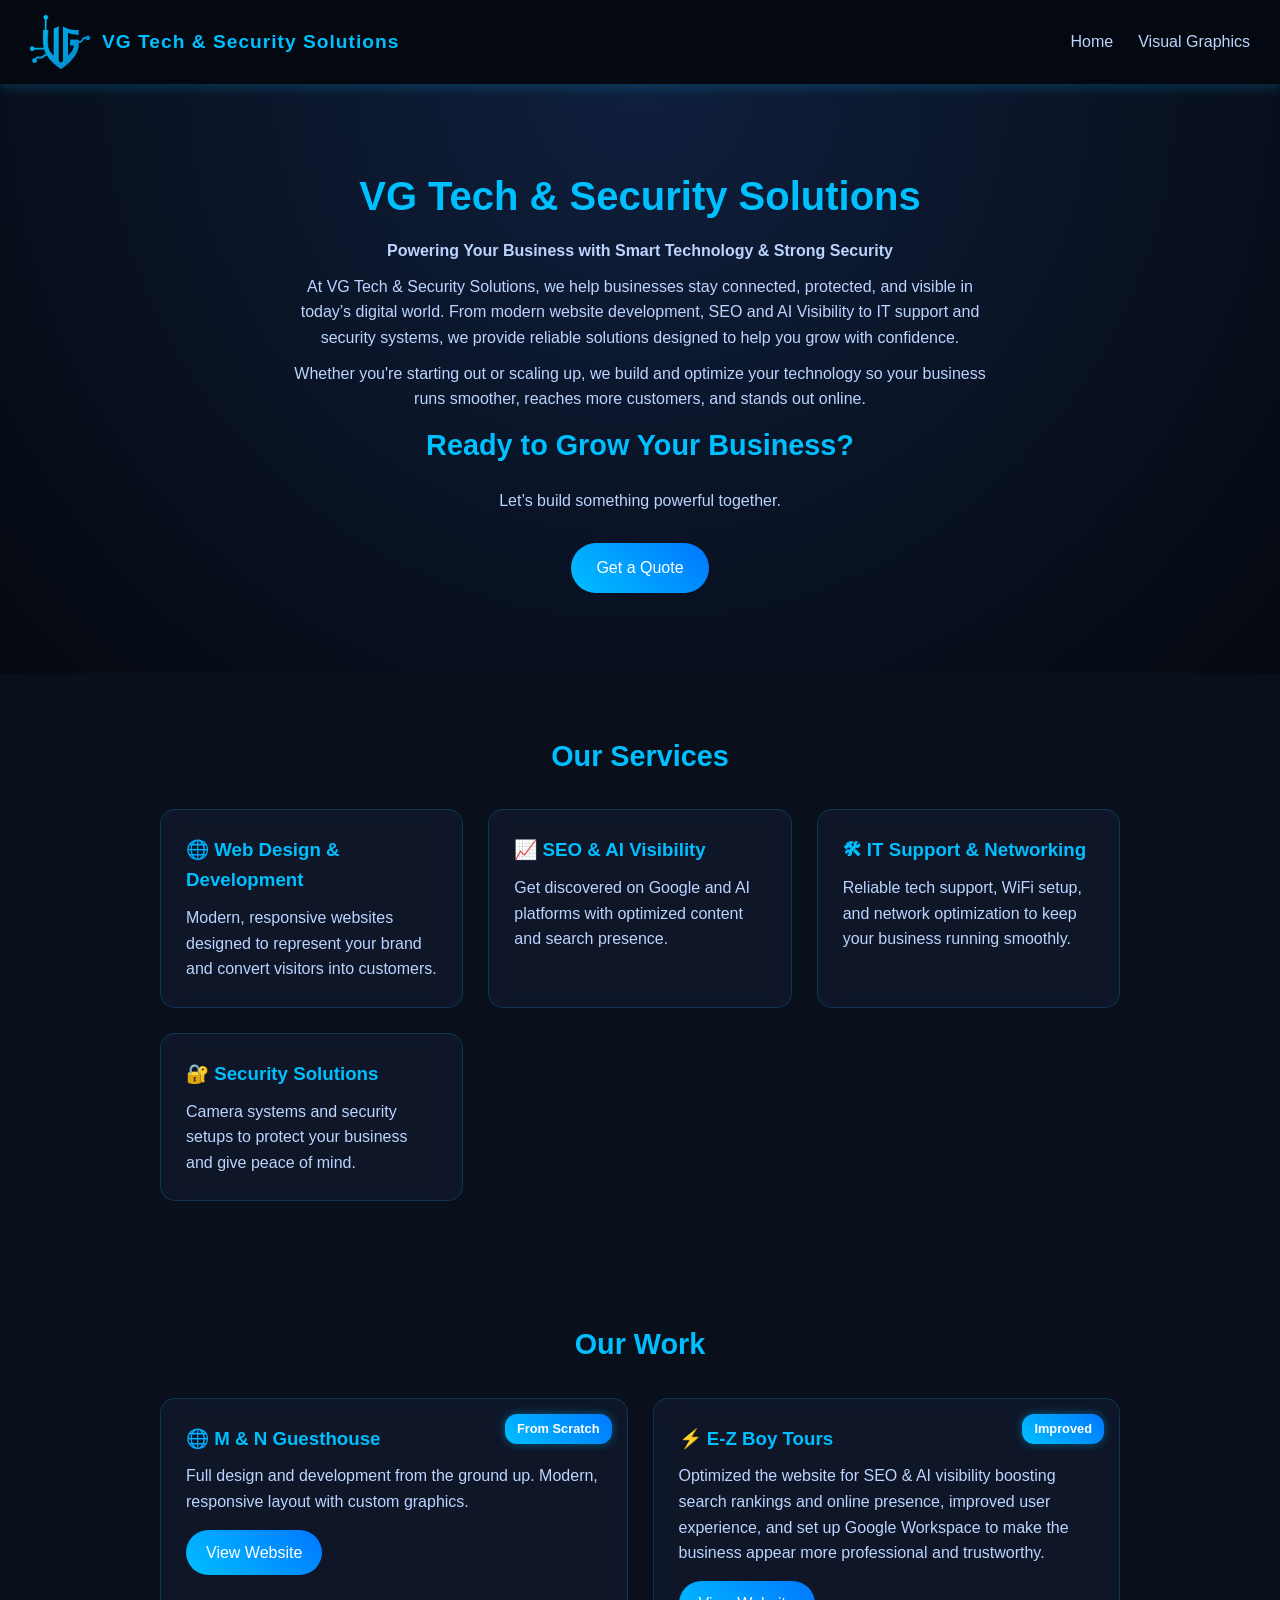
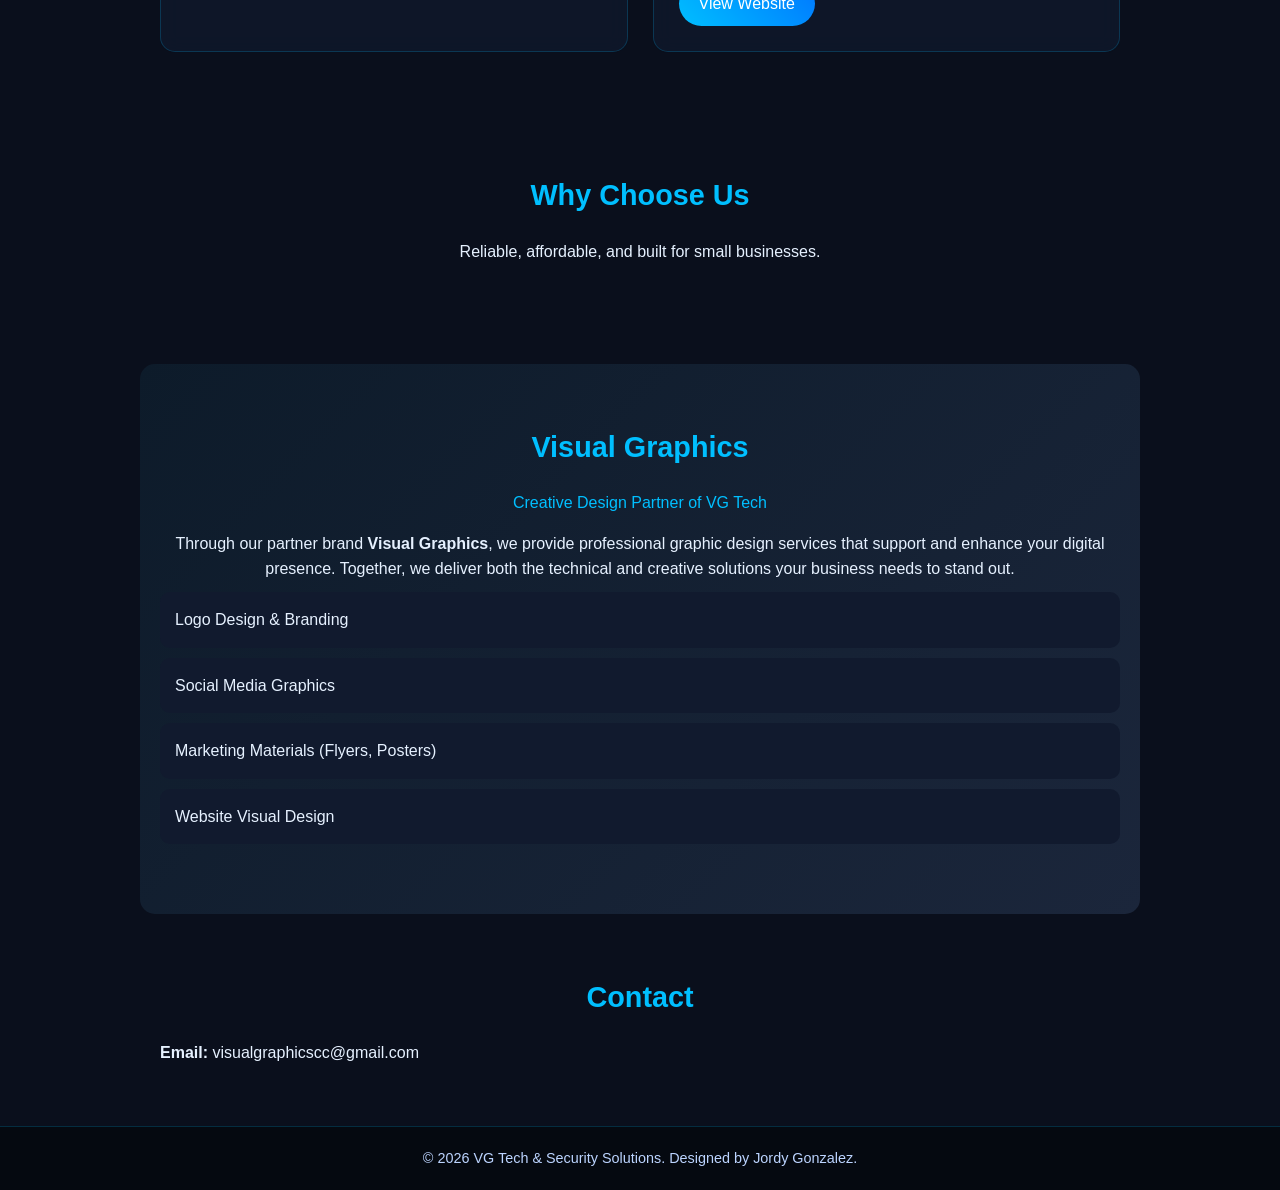
==== index.html @ 873751a9 "Update index.html" ====
<!DOCTYPE html>
<html lang="en">
<head>
  <meta charset="UTF-8">
  <title>VG Tech & Security Solutions</title>
  <style>
    /* RESET */
    * {
      margin: 0;
      padding: 0;
      box-sizing: border-box;
      font-family: 'Segoe UI', sans-serif;
    }

    /* BODY */
    body {
      background: #0a0f1c;
      color: #e6f1ff;
      line-height: 1.6;
    }

    /* NAVIGATION */
    nav {
      display: flex;
      justify-content: space-between;
      align-items: center;
      padding: 15px 30px;
      background: rgba(5,9,16,0.95);
      position: sticky;
      top: 0;
      z-index: 1000;
      box-shadow: 0 4px 12px rgba(0,191,255,0.2);
      backdrop-filter: blur(10px);
      transition: all 0.3s ease;
    }

    nav.scrolled {
      padding: 8px 30px;
      box-shadow: 0 6px 20px rgba(0,191,255,0.35);
      background: rgba(5,9,16,0.98);
    }

    .nav-left {
      display: flex;
      align-items: center;
      gap: 12px;
    }

    .nav-left h3 {
      color: #00bfff;
      font-weight: bold;
      font-size: 1.2rem;
      letter-spacing: 1px;
    }

    .logo {
      width: 60px;
      transition: transform 0.3s ease;
    }

    .logo:hover {
      transform: scale(1.1);
    }

    .nav-links {
      display: flex;
      align-items: center;
      gap: 25px;
    }

    .nav-links a {
      color: #bcd4ff;
      text-decoration: none;
      font-weight: 500;
      position: relative;
      transition: 0.3s ease;
    }

    .nav-links a::after {
      content: '';
      position: absolute;
      width: 0%;
      height: 2px;
      background: #00bfff;
      bottom: -3px;
      left: 0;
      transition: 0.3s ease;
    }

    .nav-links a:hover::after {
      width: 100%;
    }

    .nav-links a:hover {
      color: #00bfff;
    }

    /* HEADER (HERO) */
    header {
      text-align: center;
      padding: 80px 20px;
      background: radial-gradient(circle at top, #0f1f3d, #050910);
    }

    header h1 {
      font-size: 2.5rem;
      color: #00bfff;
      margin-bottom: 10px;
    }

    header p {
      max-width: 700px;
      margin: 10px auto;
      color: #bcd4ff;
    }

    header a {
      display: inline-block;
      margin-top: 20px;
      padding: 12px 25px;
      color: white;
      text-decoration: none;
      border-radius: 30px;
      background: linear-gradient(45deg, #00bfff, #0077ff);
      transition: 0.3s ease;
    }

    header a:hover {
      transform: scale(1.05);
      box-shadow: 0 0 15px #00bfff;
    }

    /* SECTIONS */
    section {
      padding: 60px 20px;
      max-width: 1000px;
      margin: auto;
    }

    h2 {
      font-size: 1.8rem;
      color: #00bfff;
      margin-bottom: 20px;
      text-align: center;
    }

    /* SERVICES GRID */
    .card-container {
      display: grid;
      grid-template-columns: repeat(auto-fit, minmax(250px, 1fr));
      gap: 25px;
      margin-top: 30px;
    }

    .card {
      background: rgba(17, 26, 46, 0.7);
      border-radius: 15px;
      padding: 25px;
      backdrop-filter: blur(10px);
      border: 1px solid rgba(0, 191, 255, 0.2);
      transition: all 0.3s ease;
      position: relative;
      overflow: hidden;
    }

    .card::before {
      content: "";
      position: absolute;
      width: 150%;
      height: 150%;
      background: radial-gradient(circle, rgba(0,191,255,0.2), transparent 70%);
      top: -50%;
      left: -50%;
      opacity: 0;
      transition: 0.4s;
    }

    .card:hover {
      transform: translateY(-10px) scale(1.02);
      border-color: #00bfff;
      box-shadow: 0 0 20px rgba(0,191,255,0.3);
    }

    .card:hover::before {
      opacity: 1;
    }

    .card h3 {
      color: #00bfff;
      margin-bottom: 10px;
    }

    .card p {
      color: #bcd4ff;
    }

    /* LISTS */
    ul {
      list-style: none;
      padding: 0;
    }

    ul li {
      background: #111a2e;
      margin: 10px 0;
      padding: 15px;
      border-radius: 10px;
      transition: 0.3s;
    }

    ul li:hover {
      background: #162447;
      transform: translateX(5px);
    }

    /* PORTFOLIO BADGES */
    .card .card-badge {
      position: absolute;
      top: 15px;
      right: 15px;
      background: linear-gradient(45deg, #00bfff, #0077ff);
      color: #fff;
      padding: 5px 12px;
      border-radius: 12px;
      font-size: 0.8rem;
      font-weight: bold;
      box-shadow: 0 0 10px rgba(0,191,255,0.4);
      pointer-events: none;
      z-index: 10;
    }

    .card a {
      display: inline-block;
      margin-top: 15px;
      padding: 10px 20px;
      color: #fff;
      background: linear-gradient(45deg, #00bfff, #0077ff);
      border-radius: 25px;
      text-decoration: none;
      transition: 0.3s ease;
      position: relative;
      z-index: 20;
    }

    .card a:hover {
      transform: scale(1.05);
      box-shadow: 0 0 15px #00bfff;
    }

    /* VISUAL GRAPHICS */
    #visual-graphics {
      background: linear-gradient(135deg, #0d1b2a, #1b263b);
      border-radius: 15px;
      margin-top: 40px;
    }

    .subtitle {
      text-align: center;
      color: #00bfff;
      margin-bottom: 15px;
    }

    /* FOOTER */
    footer {
      background: #050910;
      color: #bcd4ff;
      text-align: center;
      padding: 20px;
      font-size: 0.9rem;
      border-top: 1px solid rgba(0,191,255,0.2);
    }

    footer p {
      margin: 0;
    }

    /* ANIMATION */
    .fade-up {
      opacity: 1;
      transform: translateY(0);
    }

    .fade-up.show {
      opacity: 1;
      transform: translateY(0);
    }

    /* RESPONSIVE */
    @media (max-width: 768px) {
      header h1 {
        font-size: 2rem;
      }

      nav {
        flex-direction: column;
        gap: 10px;
        padding: 10px 20px;
      }

      .nav-links {
        gap: 15px;
      }
    }
  </style>
</head>
<body>

  <nav id="navbar">
    <div class="nav-left">
      <img src="images/VGTechLogo.png" alt="VG Tech Logo" class="logo">
      <h3>VG Tech & Security Solutions</h3>
    </div>
    <div class="nav-links">
      <a href="#">Home</a>
      <a href="visual-graphics.html">Visual Graphics</a>
    </div>
  </nav>

  <header>
    <h1>VG Tech & Security Solutions</h1>
    <p><strong>Powering Your Business with Smart Technology & Strong Security</strong></p>
    <p>At VG Tech & Security Solutions, we help businesses stay connected, protected, and visible in today’s digital world. 
        From modern website development, SEO and AI Visibility to IT support and security systems, we provide reliable solutions designed 
        to help you grow with confidence.</p>
    <p>Whether you're starting out or scaling up, we build and optimize your technology so your business runs smoother, 
        reaches more customers, and stands out online.</p>    
    <h2>Ready to Grow Your Business?</h2>
    <p>Let’s build something powerful together.</p>
    <a href="https://wa.me/5016220740">Get a Quote</a>
  </header>

  <section class="services">
    <h2>Our Services</h2>
    <div class="card-container">
      <div class="card fade-up">
        <h3>🌐 Web Design & Development</h3>
        <p>Modern, responsive websites designed to represent your brand and convert visitors into customers.</p>
      </div>
      <div class="card fade-up">
        <h3>📈 SEO & AI Visibility</h3>
        <p>Get discovered on Google and AI platforms with optimized content and search presence.</p>
      </div>
      <div class="card fade-up">
        <h3>🛠 IT Support & Networking</h3>
        <p>Reliable tech support, WiFi setup, and network optimization to keep your business running smoothly.</p>
      </div>
      <div class="card fade-up">
        <h3>🔐 Security Solutions</h3>
        <p>Camera systems and security setups to protect your business and give peace of mind.</p>
      </div>
    </div>
  </section>

  <section class="portfolio">
    <h2>Our Work</h2>
    <div class="card-container">
      <div class="card fade-up">
        <div class="card-badge">From Scratch</div>
        <h3>🌐 M & N Guesthouse</h3>
        <p>Full design and development from the ground up. Modern, responsive layout with custom graphics.</p>
        <a href="https://mnguesthouse.com" target="_blank">View Website</a>
      </div>
      <div class="card fade-up">
        <div class="card-badge">Improved</div>
        <h3>⚡ E-Z Boy Tours</h3>
        <p>Optimized the website for SEO & AI visibility boosting search rankings and online presence, improved user experience, and set up Google Workspace to make the business appear more professional and trustworthy.</p>
        <a href="https://ezboytours.com" target="_blank">View Website</a>
      </div>
    </div>
  </section>

  <section>
    <h2>Why Choose Us</h2>
    <p style="text-align: center;">Reliable, affordable, and built for small businesses.</p>
  </section>

  <section id="visual-graphics">
    <h2>Visual Graphics</h2>
    <p class="subtitle">Creative Design Partner of VG Tech</p>
    <p style="text-align: center;">
      Through our partner brand <strong>Visual Graphics</strong>, we provide professional graphic design services that support and enhance your digital presence. Together, we deliver both the technical and creative solutions your business needs to stand out.
    </p>
    <ul>
      <li>Logo Design & Branding</li>
      <li>Social Media Graphics</li>
      <li>Marketing Materials (Flyers, Posters)</li>
      <li>Website Visual Design</li>
    </ul>
  </section>

  <section>
    <h2>Contact</h2>
    <p><strong>Email:</strong> visualgraphicscc@gmail.com</p>
  </section>

  <footer>
    <p>© 2026 VG Tech & Security Solutions. Designed by Jordy Gonzalez.</p>
  </footer>

  <script>
    // Fade-up animation
    const elements = document.querySelectorAll('.fade-up');
    const reveal = () => {
      elements.forEach(el => {
        const position = el.getBoundingClientRect().top;
        const screenHeight = window.innerHeight;
        if (position < screenHeight - 100) {
          el.classList.add('show');
        }
      });
    };
    window.addEventListener('scroll', reveal);
    window.addEventListener('load', reveal);

    // Shrink nav on scroll
    const navbar = document.getElementById('navbar');
    window.addEventListener('scroll', () => {
      if (window.scrollY > 50) {
        navbar.classList.add('scrolled');
      } else {
        navbar.classList.remove('scrolled');
      }
    });
  </script>

</body>
</html>
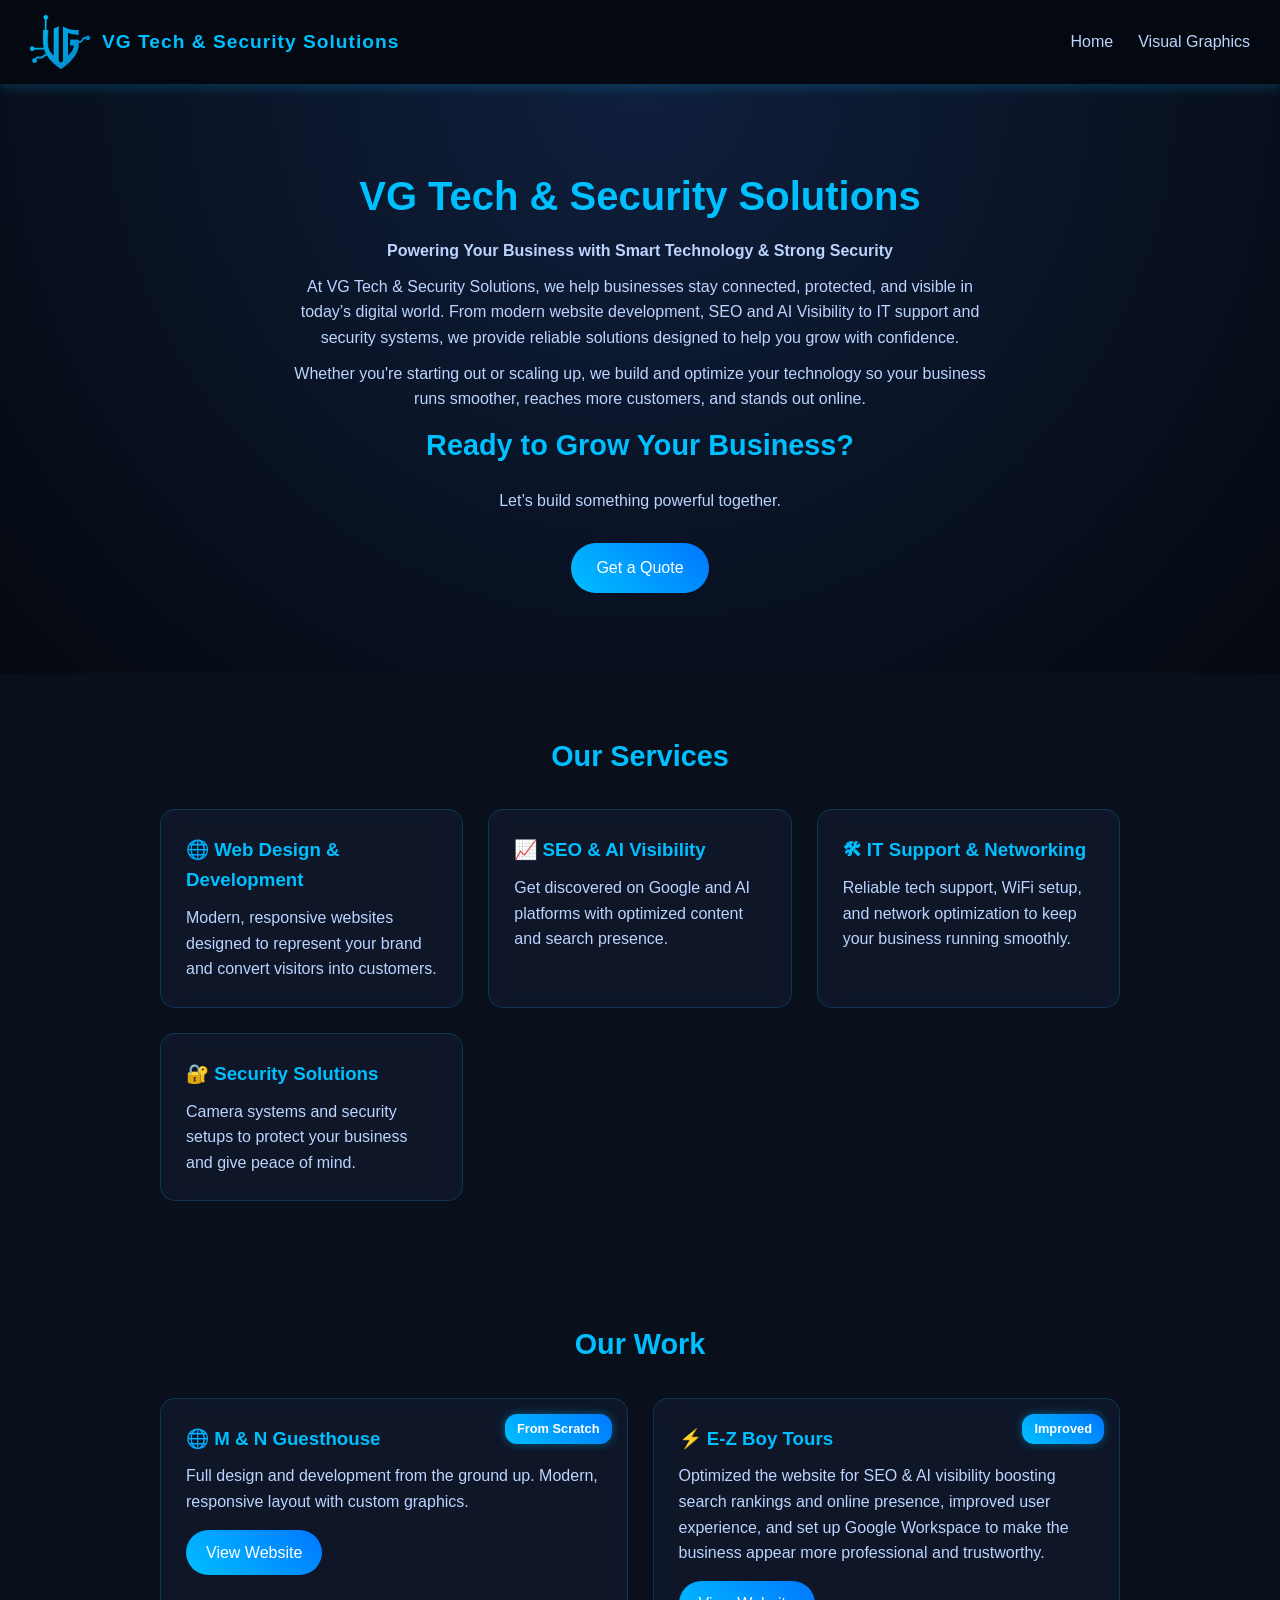
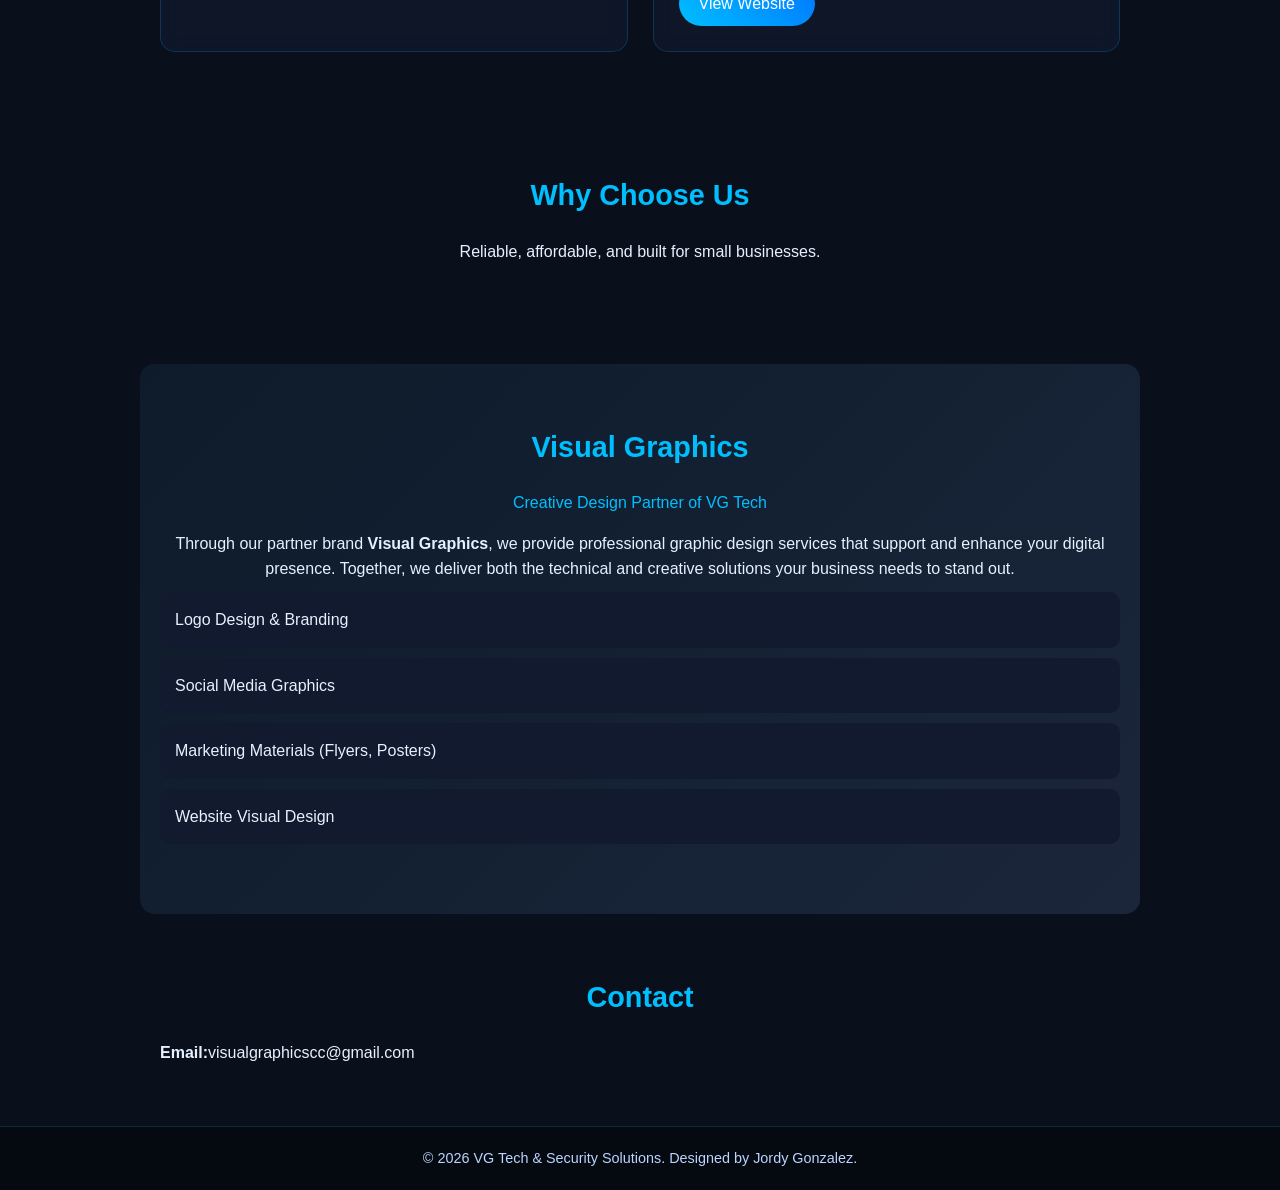
==== commit fa85d819: "Update index.html" ====
--- a/index.html
+++ b/index.html
@@ -302,6 +302,7 @@
       }
     }
   </style>
+<meta name="google-site-verification" content="ExZI0wY5uF_xcJTBWNvaizxg1gizyD8wx95krioBrDc" />
 </head>
 <body>
 
@@ -390,7 +391,7 @@
 
   <section>
     <h2>Contact</h2>
-    <p><strong>Email:</strong> visualgraphicscc@gmail.com</p>
+    <p><strong>Email:</strong>visualgraphicscc@gmail.com</p>
   </section>
 
   <footer>
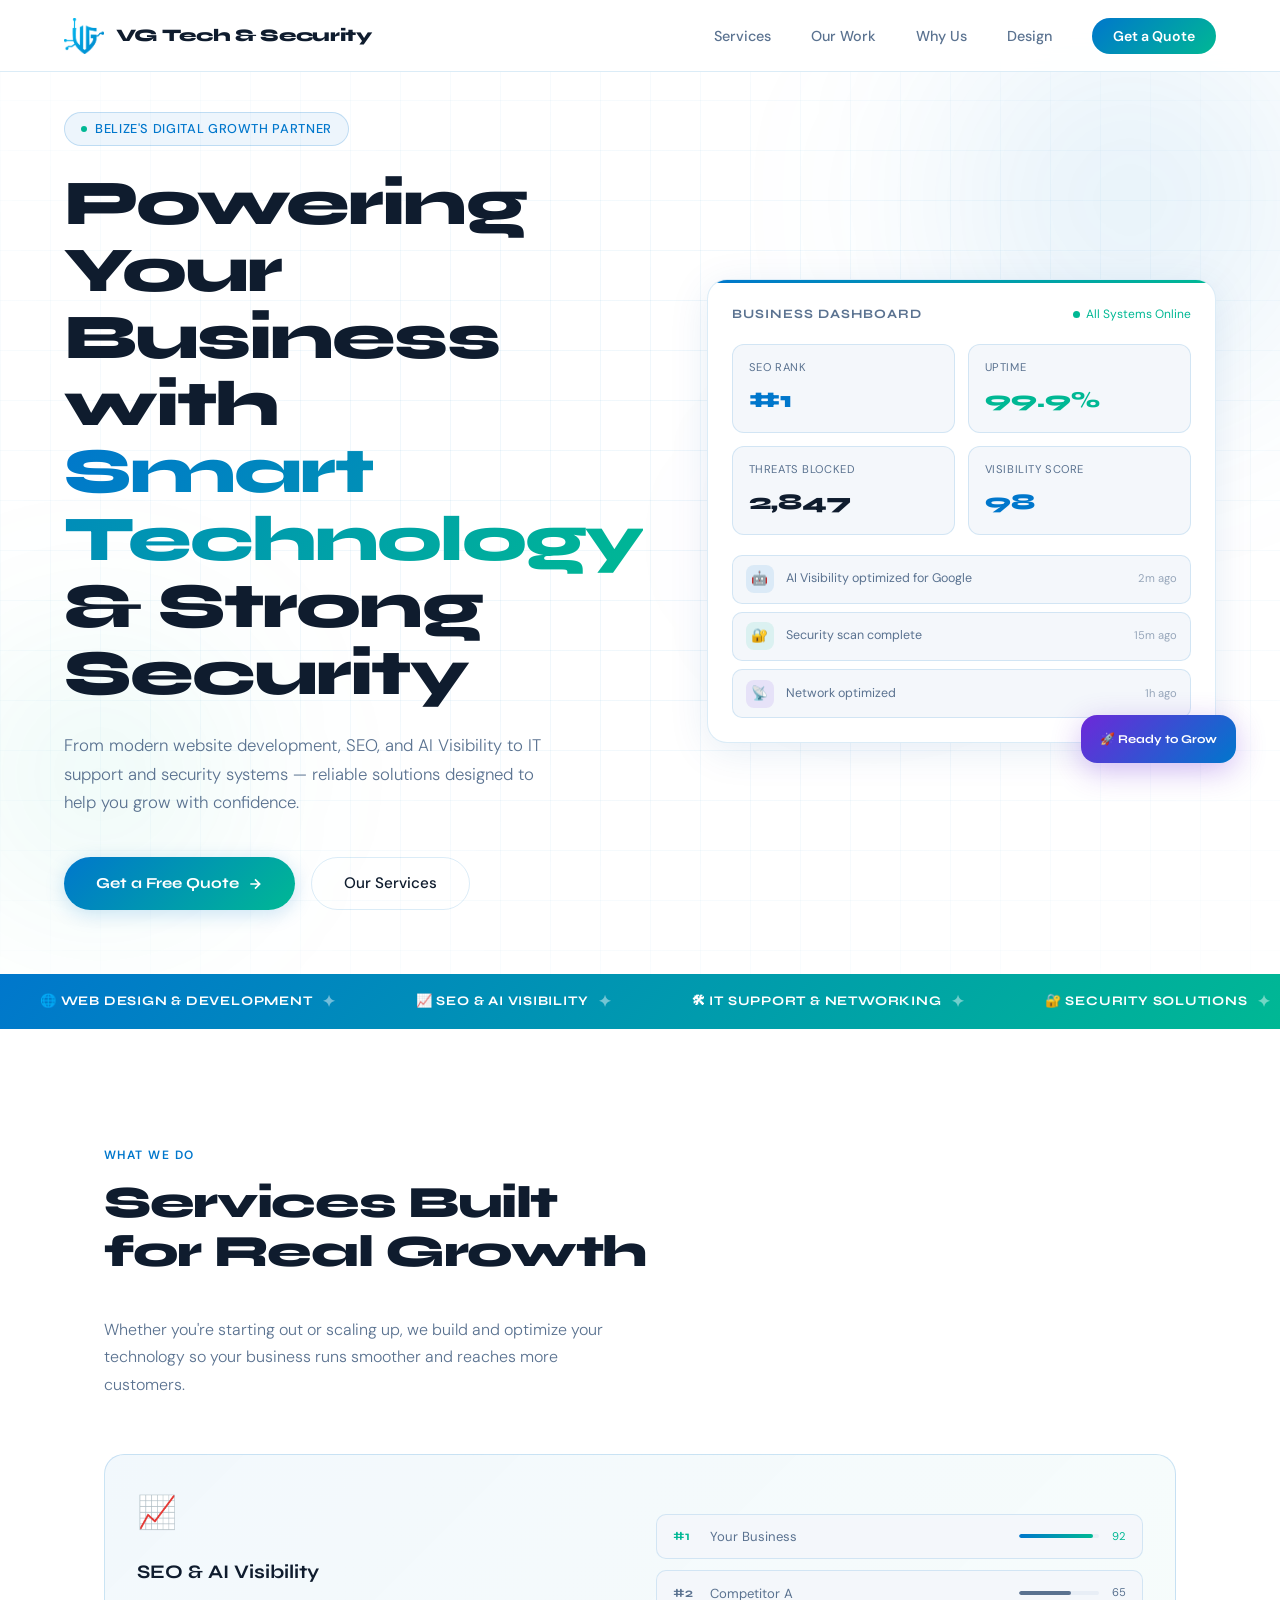
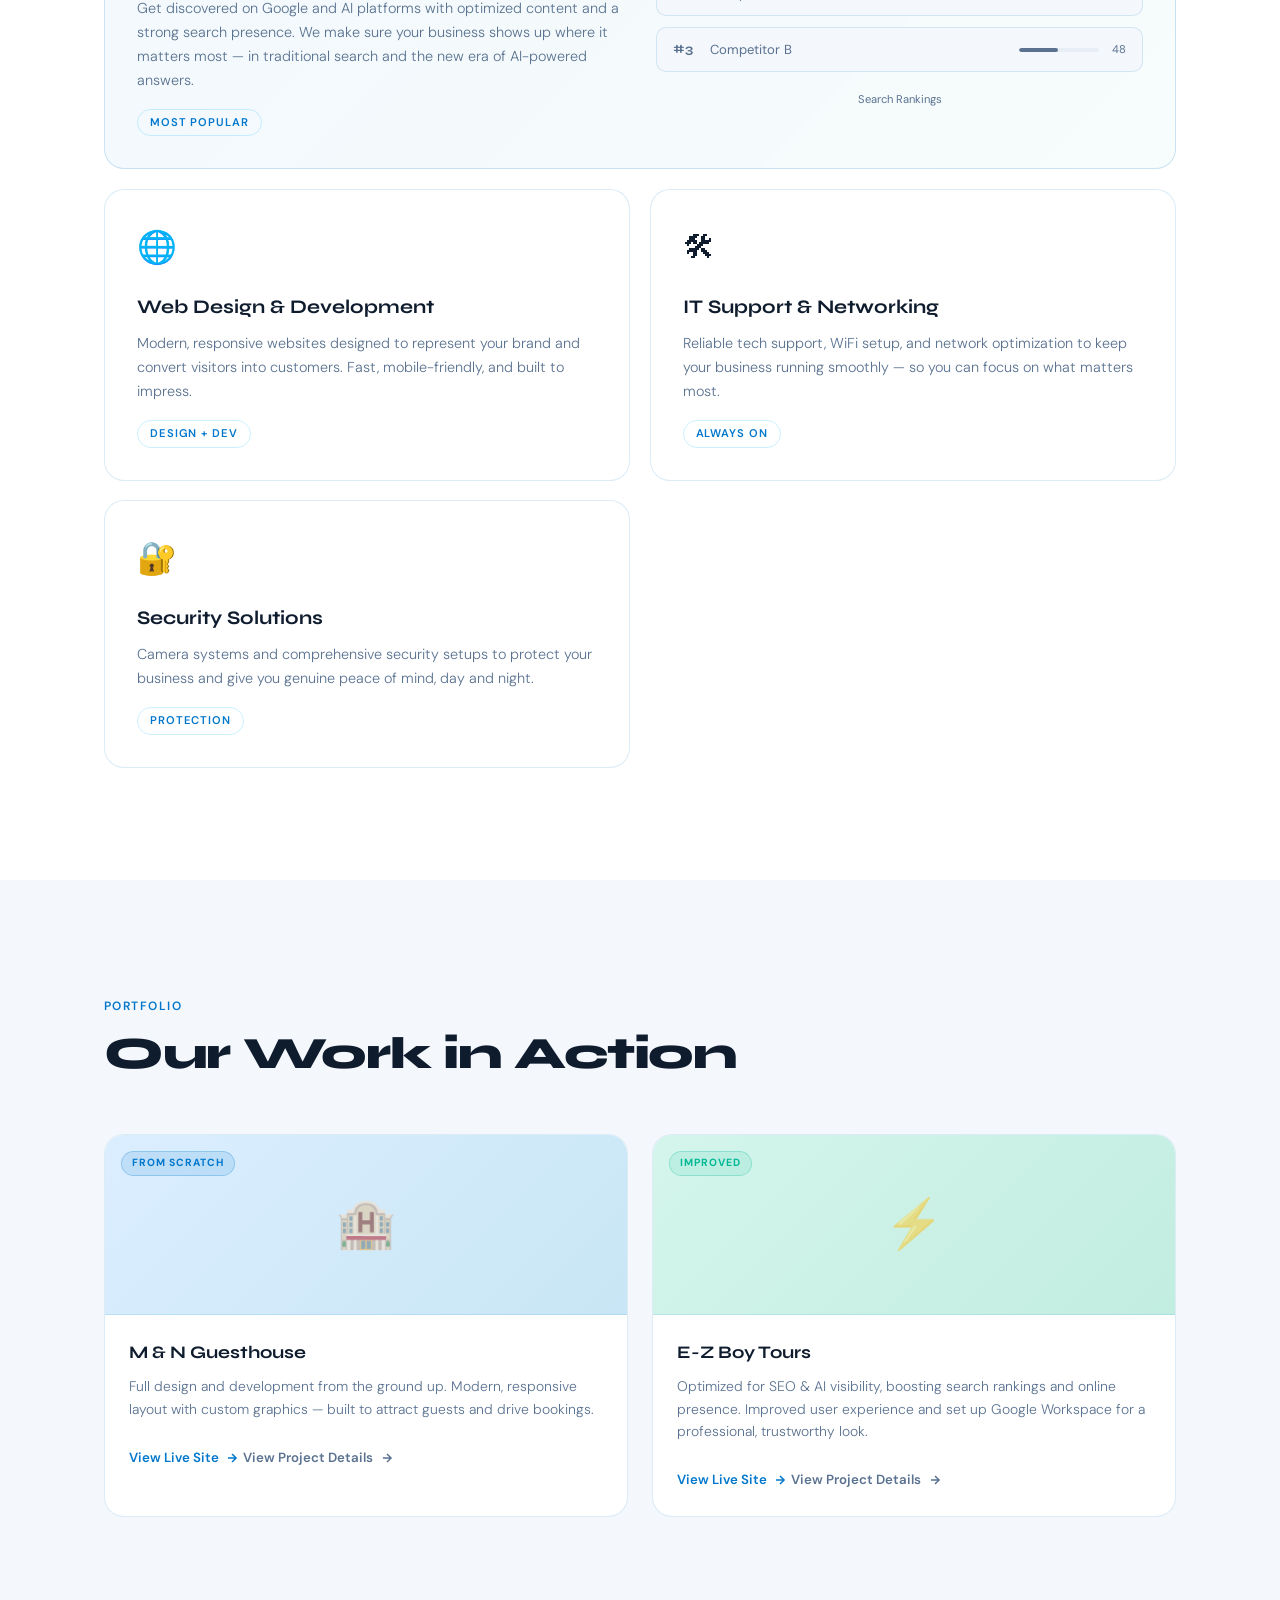
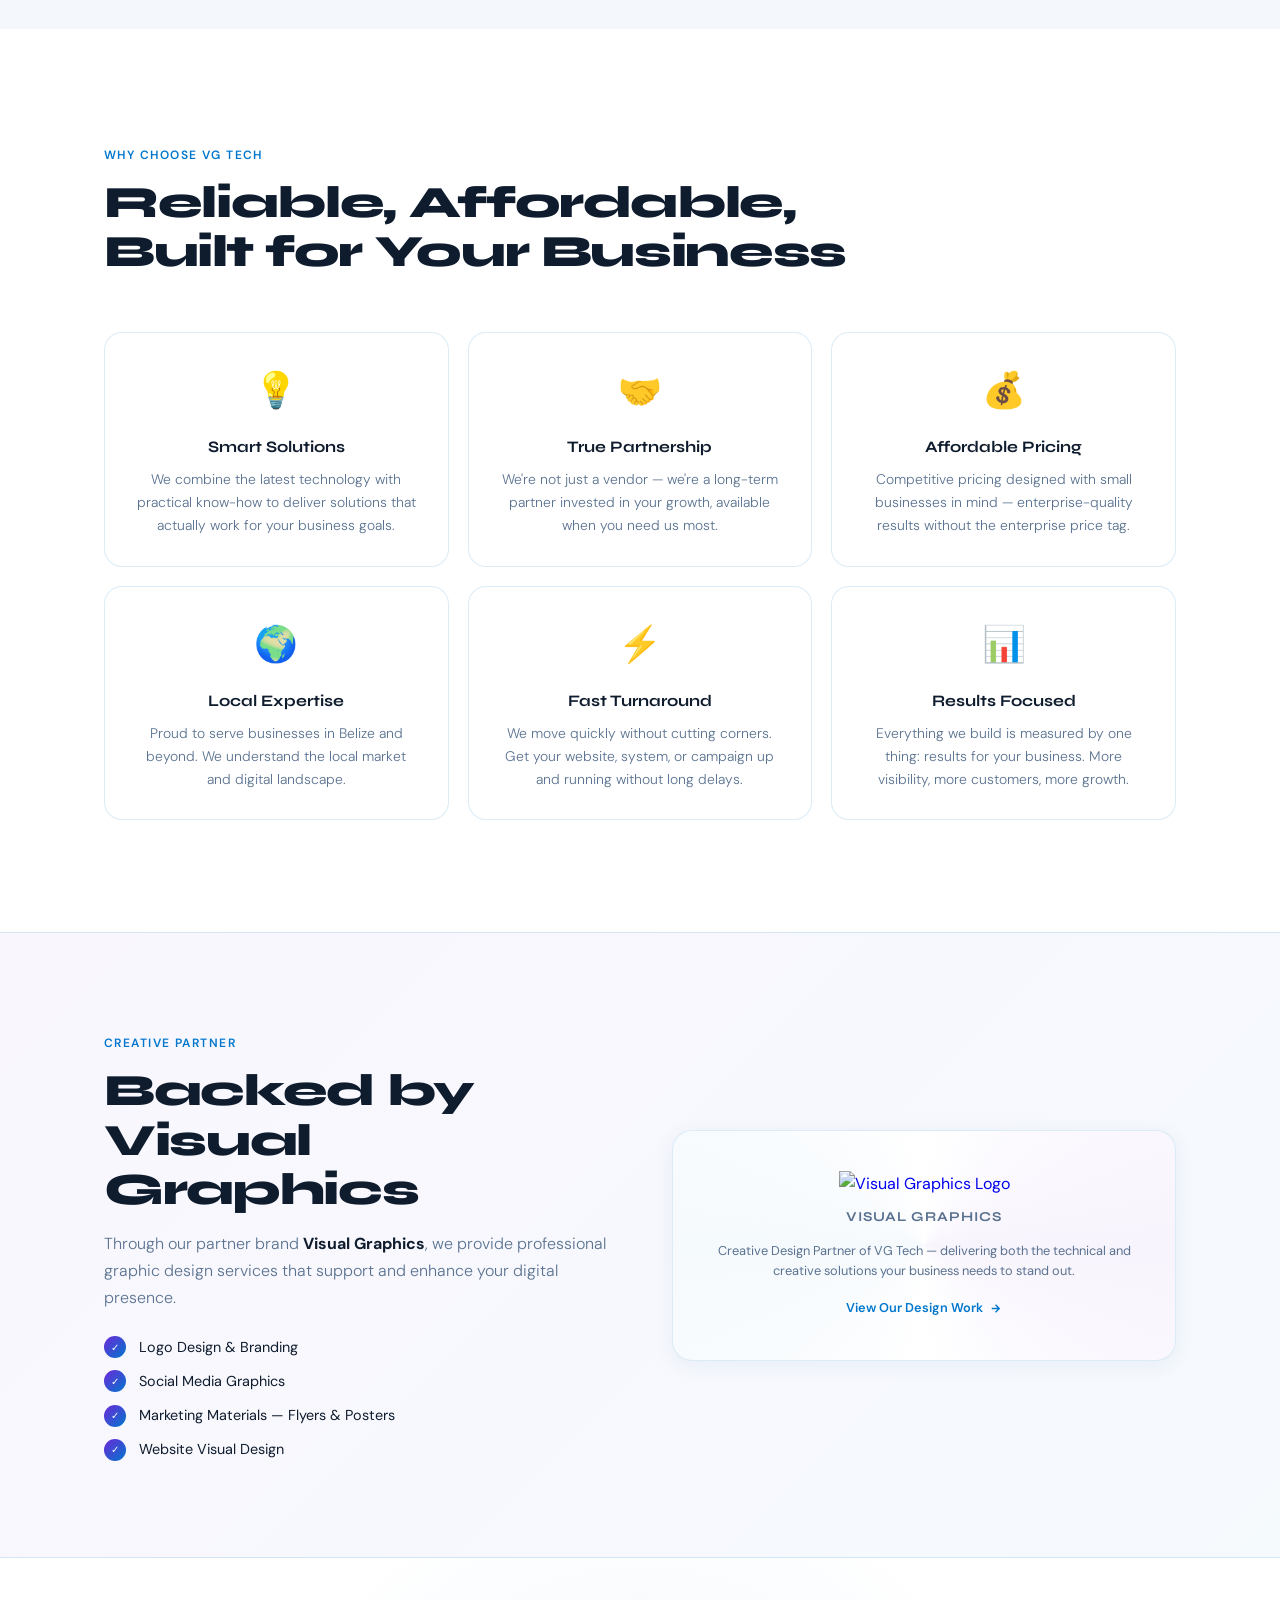
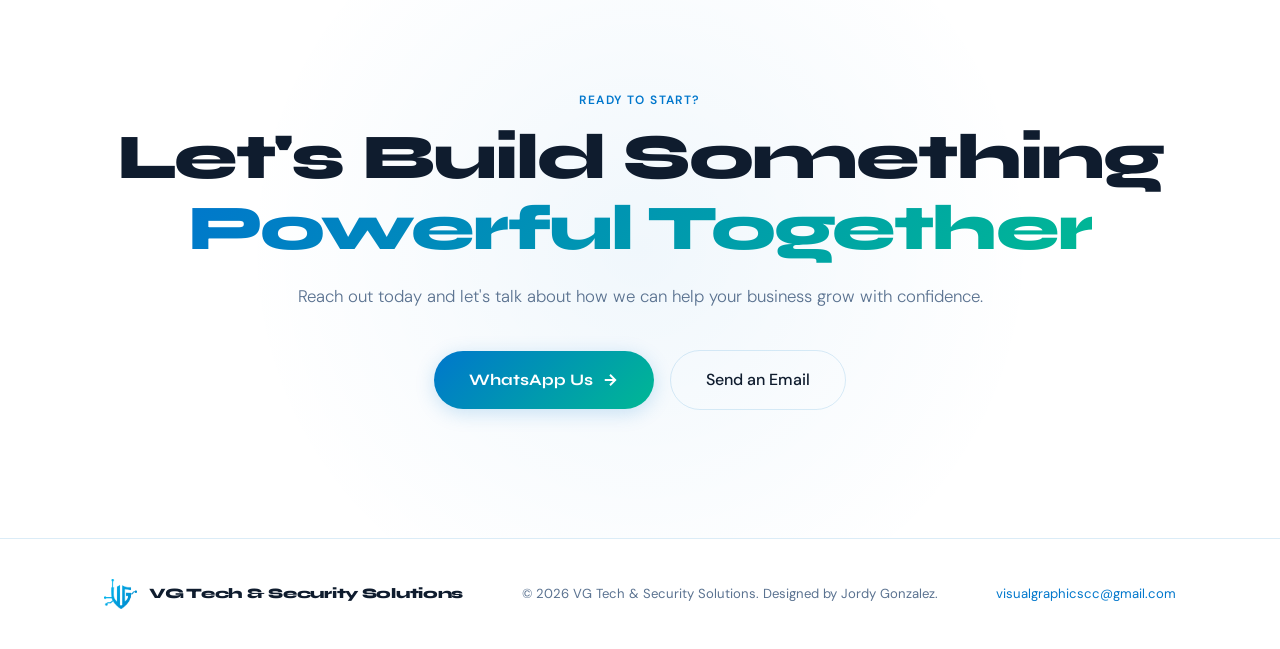
==== commit f458ac28: "Update index.html" ====
--- a/index.html
+++ b/index.html
@@ -1,428 +1,1331 @@
 <!DOCTYPE html>
 <html lang="en">
 <head>
-  <meta charset="UTF-8">
+  <meta charset="UTF-8" />
+  <meta name="viewport" content="width=device-width, initial-scale=1.0"/>
   <title>VG Tech & Security Solutions</title>
+  <link href="https://fonts.googleapis.com/css2?family=Syne:wght@400;600;700;800&family=DM+Sans:ital,opsz,wght@0,9..40,300;0,9..40,400;0,9..40,500;1,9..40,300&display=swap" rel="stylesheet"/>
   <style>
-    /* RESET */
-    * {
-      margin: 0;
-      padding: 0;
-      box-sizing: border-box;
-      font-family: 'Segoe UI', sans-serif;
-    }
-
-    /* BODY */
+    :root {
+      --bg: #ffffff;
+      --surface: #f4f7fb;
+      --surface2: #e8eef6;
+      --border: rgba(0,120,200,0.14);
+      --accent: #0077cc;
+      --accent2: #00b894;
+      --accent3: #6d28d9;
+      --text: #0f1c2e;
+      --muted: #5a7290;
+      --card-bg: #ffffff;
+    }
+
+    *, *::before, *::after { box-sizing: border-box; margin: 0; padding: 0; }
+
+    html { scroll-behavior: smooth; }
+
     body {
-      background: #0a0f1c;
-      color: #e6f1ff;
+      background: var(--bg);
+      color: var(--text);
+      font-family: 'DM Sans', sans-serif;
+      overflow-x: hidden;
       line-height: 1.6;
     }
 
-    /* NAVIGATION */
+    /* ── NAV ── */
     nav {
-      display: flex;
+      position: fixed;
+      top: 0; left: 0; right: 0;
+      z-index: 100;
+      display: flex;
+      align-items: center;
       justify-content: space-between;
-      align-items: center;
-      padding: 15px 30px;
-      background: rgba(5,9,16,0.95);
-      position: sticky;
-      top: 0;
-      z-index: 1000;
-      box-shadow: 0 4px 12px rgba(0,191,255,0.2);
-      backdrop-filter: blur(10px);
-      transition: all 0.3s ease;
-    }
-
-    nav.scrolled {
-      padding: 8px 30px;
-      box-shadow: 0 6px 20px rgba(0,191,255,0.35);
-      background: rgba(5,9,16,0.98);
-    }
-
-    .nav-left {
-      display: flex;
-      align-items: center;
-      gap: 12px;
-    }
-
-    .nav-left h3 {
-      color: #00bfff;
-      font-weight: bold;
-      font-size: 1.2rem;
-      letter-spacing: 1px;
-    }
-
-    .logo {
-      width: 60px;
-      transition: transform 0.3s ease;
-    }
-
-    .logo:hover {
-      transform: scale(1.1);
+      padding: 1.1rem 4rem;
+      background: rgba(255,255,255,0.92);
+      backdrop-filter: blur(18px);
+      border-bottom: 1px solid var(--border);
+    }
+
+    .nav-logo {
+      display: flex;
+      align-items: center;
+      gap: 0.75rem;
+      font-family: 'Syne', sans-serif;
+      font-weight: 800;
+      font-size: 1.1rem;
+      color: var(--text);
+      text-decoration: none;
+      letter-spacing: -0.02em;
+    }
+
+    .logo-mark {
+      width: 36px;
+      height: 36px;
+      background: linear-gradient(135deg, var(--accent), var(--accent2));
+      border-radius: 8px;
+      display: flex;
+      align-items: center;
+      justify-content: center;
+      font-size: 0.75rem;
+      font-weight: 800;
+      color: #fff;
+      flex-shrink: 0;
     }
 
     .nav-links {
       display: flex;
       align-items: center;
-      gap: 25px;
+      gap: 2.5rem;
+      list-style: none;
     }
 
     .nav-links a {
-      color: #bcd4ff;
+      color: var(--muted);
       text-decoration: none;
+      font-size: 0.9rem;
       font-weight: 500;
-      position: relative;
-      transition: 0.3s ease;
-    }
-
-    .nav-links a::after {
+      transition: color 0.2s;
+    }
+    .nav-links a:hover { color: var(--text); }
+
+    .nav-cta {
+      background: linear-gradient(135deg, var(--accent), var(--accent2));
+      color: #fff !important;
+      padding: 0.55rem 1.3rem;
+      border-radius: 100px;
+      font-weight: 600 !important;
+      font-size: 0.88rem !important;
+      transition: opacity 0.2s !important;
+    }
+    .nav-cta:hover { opacity: 0.85; color: #fff !important; }
+
+    /* ── HERO ── */
+    .hero {
+      min-height: 100vh;
+      display: flex;
+      align-items: center;
+      position: relative;
+      padding: 7rem 4rem 4rem;
+      overflow: hidden;
+    }
+
+    /* Grid background */
+    .hero::before {
       content: '';
       position: absolute;
-      width: 0%;
-      height: 2px;
-      background: #00bfff;
-      bottom: -3px;
-      left: 0;
-      transition: 0.3s ease;
-    }
-
-    .nav-links a:hover::after {
+      inset: 0;
+      background-image:
+        linear-gradient(rgba(0,120,200,0.06) 1px, transparent 1px),
+        linear-gradient(90deg, rgba(0,120,200,0.06) 1px, transparent 1px);
+      background-size: 50px 50px;
+      mask-image: radial-gradient(ellipse 80% 70% at 50% 50%, black 30%, transparent 100%);
+    }
+
+    /* Glow blobs */
+    .blob {
+      position: absolute;
+      border-radius: 50%;
+      filter: blur(80px);
+      pointer-events: none;
+    }
+    .blob-1 {
+      width: 600px; height: 600px;
+      background: radial-gradient(circle, rgba(0,120,200,0.12) 0%, transparent 70%);
+      top: -100px; right: -150px;
+      animation: drift 8s ease-in-out infinite alternate;
+    }
+    .blob-2 {
+      width: 400px; height: 400px;
+      background: radial-gradient(circle, rgba(0,184,148,0.1) 0%, transparent 70%);
+      bottom: 0; left: -100px;
+      animation: drift 10s ease-in-out infinite alternate-reverse;
+    }
+    .blob-3 {
+      width: 300px; height: 300px;
+      background: radial-gradient(circle, rgba(109,40,217,0.08) 0%, transparent 70%);
+      top: 40%; right: 20%;
+      animation: drift 12s ease-in-out infinite alternate;
+    }
+
+    @keyframes drift {
+      from { transform: translate(0, 0); }
+      to { transform: translate(30px, 20px); }
+    }
+
+    .hero-inner {
+      position: relative;
+      z-index: 2;
+      max-width: 1200px;
+      margin: 0 auto;
       width: 100%;
-    }
-
-    .nav-links a:hover {
-      color: #00bfff;
-    }
-
-    /* HEADER (HERO) */
-    header {
+      display: grid;
+      grid-template-columns: 1fr 1fr;
+      gap: 4rem;
+      align-items: center;
+    }
+
+    .hero-badge {
+      display: inline-flex;
+      align-items: center;
+      gap: 0.5rem;
+      background: rgba(0,119,204,0.07);
+      border: 1px solid rgba(0,119,204,0.2);
+      border-radius: 100px;
+      padding: 0.35rem 1rem;
+      font-size: 0.8rem;
+      font-weight: 500;
+      color: var(--accent);
+      letter-spacing: 0.05em;
+      text-transform: uppercase;
+      margin-bottom: 1.5rem;
+      animation: fadeUp 0.6s ease both;
+    }
+
+    .badge-dot {
+      width: 6px; height: 6px;
+      background: var(--accent2);
+      border-radius: 50%;
+      animation: pulse 2s infinite;
+    }
+
+    @keyframes pulse {
+      0%, 100% { opacity: 1; transform: scale(1); }
+      50% { opacity: 0.5; transform: scale(0.8); }
+    }
+
+    .hero-headline {
+      font-family: 'Syne', sans-serif;
+      font-size: clamp(2.8rem, 5vw, 4.2rem);
+      font-weight: 800;
+      line-height: 1.05;
+      letter-spacing: -0.03em;
+      margin-bottom: 1.5rem;
+      animation: fadeUp 0.6s 0.1s ease both;
+    }
+
+    .headline-gradient {
+      background: linear-gradient(135deg, var(--accent) 0%, var(--accent2) 100%);
+      -webkit-background-clip: text;
+      -webkit-text-fill-color: transparent;
+      background-clip: text;
+    }
+
+    .hero-sub {
+      font-size: 1.05rem;
+      color: var(--muted);
+      line-height: 1.7;
+      max-width: 480px;
+      margin-bottom: 2.5rem;
+      font-weight: 300;
+      animation: fadeUp 0.6s 0.2s ease both;
+    }
+
+    .hero-actions {
+      display: flex;
+      gap: 1rem;
+      flex-wrap: wrap;
+      animation: fadeUp 0.6s 0.3s ease both;
+    }
+
+    .btn-primary {
+      display: inline-flex;
+      align-items: center;
+      gap: 0.5rem;
+      background: linear-gradient(135deg, var(--accent), var(--accent2));
+      color: #fff;
+      font-weight: 700;
+      font-family: 'Syne', sans-serif;
+      font-size: 0.95rem;
+      padding: 0.85rem 2rem;
+      border-radius: 100px;
+      text-decoration: none;
+      transition: transform 0.2s, box-shadow 0.2s;
+      box-shadow: 0 4px 20px rgba(0,119,204,0.2);
+    }
+    .btn-primary:hover {
+      transform: translateY(-2px);
+      box-shadow: 0 8px 30px rgba(0,119,204,0.35);
+    }
+
+    .btn-secondary {
+      display: inline-flex;
+      align-items: center;
+      gap: 0.5rem;
+      background: transparent;
+      border: 1.5px solid var(--border);
+      color: var(--text);
+      font-weight: 500;
+      font-size: 0.95rem;
+      padding: 0.85rem 2rem;
+      border-radius: 100px;
+      text-decoration: none;
+      transition: border-color 0.2s, background 0.2s;
+    }
+    .btn-secondary:hover {
+      border-color: var(--accent);
+      background: rgba(0,119,204,0.05);
+    }
+
+    /* Hero visual panel */
+    .hero-visual {
+      position: relative;
+      animation: fadeUp 0.7s 0.4s ease both;
+    }
+
+    .dashboard-card {
+      background: #fff;
+      border: 1px solid var(--border);
+      border-radius: 20px;
+      padding: 1.5rem;
+      box-shadow: 0 8px 40px rgba(0,80,160,0.1);
+      position: relative;
+      overflow: hidden;
+    }
+
+    .dashboard-card::before {
+      content: '';
+      position: absolute;
+      top: 0; left: 0; right: 0;
+      height: 3px;
+      background: linear-gradient(90deg, var(--accent), var(--accent2));
+    }
+
+    .dash-header {
+      display: flex;
+      align-items: center;
+      justify-content: space-between;
+      margin-bottom: 1.2rem;
+    }
+
+    .dash-title {
+      font-family: 'Syne', sans-serif;
+      font-size: 0.8rem;
+      font-weight: 700;
+      color: var(--muted);
+      text-transform: uppercase;
+      letter-spacing: 0.08em;
+    }
+
+    .dash-status {
+      display: flex;
+      align-items: center;
+      gap: 0.4rem;
+      font-size: 0.75rem;
+      color: var(--accent2);
+    }
+
+    .status-dot {
+      width: 7px; height: 7px;
+      background: var(--accent2);
+      border-radius: 50%;
+      animation: pulse 2s infinite;
+    }
+
+    .metrics-grid {
+      display: grid;
+      grid-template-columns: 1fr 1fr;
+      gap: 0.8rem;
+      margin-bottom: 1.2rem;
+    }
+
+    .metric {
+      background: var(--surface);
+      border: 1px solid var(--border);
+      border-radius: 12px;
+      padding: 0.9rem 1rem;
+    }
+
+    .metric-label {
+      font-size: 0.7rem;
+      color: var(--muted);
+      text-transform: uppercase;
+      letter-spacing: 0.05em;
+      margin-bottom: 0.3rem;
+    }
+
+    .metric-value {
+      font-family: 'Syne', sans-serif;
+      font-size: 1.4rem;
+      font-weight: 800;
+      color: var(--text);
+    }
+
+    .metric-value.green { color: var(--accent2); }
+    .metric-value.blue { color: var(--accent); }
+
+    .activity-list {
+      display: flex;
+      flex-direction: column;
+      gap: 0.5rem;
+    }
+
+    .activity-item {
+      display: flex;
+      align-items: center;
+      gap: 0.8rem;
+      padding: 0.6rem 0.8rem;
+      border-radius: 10px;
+      background: var(--surface);
+      border: 1px solid var(--border);
+      font-size: 0.8rem;
+    }
+
+    .activity-icon {
+      width: 28px; height: 28px;
+      border-radius: 8px;
+      display: flex;
+      align-items: center;
+      justify-content: center;
+      flex-shrink: 0;
+      font-size: 0.85rem;
+    }
+
+    .ai { background: rgba(0,119,204,0.1); }
+    .sec { background: rgba(0,184,148,0.1); }
+    .it { background: rgba(109,40,217,0.1); }
+
+    .activity-text { color: var(--muted); font-size: 0.78rem; }
+    .activity-time { margin-left: auto; color: rgba(90,114,144,0.6); font-size: 0.7rem; }
+
+    /* Floating badge */
+    .float-badge {
+      position: absolute;
+      bottom: -20px;
+      right: -20px;
+      background: linear-gradient(135deg, var(--accent3), var(--accent));
+      border-radius: 16px;
+      padding: 0.9rem 1.2rem;
+      font-family: 'Syne', sans-serif;
+      font-size: 0.75rem;
+      font-weight: 700;
+      color: white;
+      box-shadow: 0 8px 30px rgba(109,40,217,0.3);
+      animation: float 3s ease-in-out infinite;
+    }
+    @keyframes float {
+      0%, 100% { transform: translateY(0); }
+      50% { transform: translateY(-8px); }
+    }
+
+    @keyframes fadeUp {
+      from { opacity: 0; transform: translateY(24px); }
+      to { opacity: 1; transform: translateY(0); }
+    }
+
+    /* ── SECTIONS COMMON ── */
+    section { position: relative; z-index: 2; }
+
+    .container {
+      max-width: 1200px;
+      margin: 0 auto;
+      padding: 0 4rem;
+    }
+
+    .section-label {
+      display: inline-block;
+      font-size: 0.75rem;
+      font-weight: 600;
+      letter-spacing: 0.12em;
+      text-transform: uppercase;
+      color: var(--accent);
+      margin-bottom: 0.8rem;
+    }
+
+    .section-title {
+      font-family: 'Syne', sans-serif;
+      font-size: clamp(2rem, 3.5vw, 2.8rem);
+      font-weight: 800;
+      line-height: 1.1;
+      letter-spacing: -0.03em;
+      margin-bottom: 1rem;
+    }
+
+    .section-desc {
+      font-size: 1rem;
+      color: var(--muted);
+      font-weight: 300;
+      max-width: 520px;
+      line-height: 1.7;
+    }
+
+    /* ── TICKER BANNER ── */
+    .ticker-wrap {
+      background: linear-gradient(135deg, var(--accent), var(--accent2));
+      padding: 0.9rem 0;
+      overflow: hidden;
+      position: relative;
+      z-index: 2;
+    }
+
+    .ticker-track {
+      display: flex;
+      gap: 0;
+      width: max-content;
+      animation: ticker 28s linear infinite;
+    }
+
+    .ticker-wrap:hover .ticker-track {
+      animation-play-state: paused;
+    }
+
+    @keyframes ticker {
+      from { transform: translateX(0); }
+      to   { transform: translateX(-50%); }
+    }
+
+    .ticker-item {
+      display: inline-flex;
+      align-items: center;
+      gap: 0.6rem;
+      padding: 0 2.5rem;
+      white-space: nowrap;
+      font-family: 'Syne', sans-serif;
+      font-size: 0.82rem;
+      font-weight: 700;
+      letter-spacing: 0.06em;
+      text-transform: uppercase;
+      color: #fff;
+    }
+
+    .ticker-sep {
+      color: rgba(255,255,255,0.45);
+      font-size: 1rem;
+    }
+
+    /* ── SERVICES ── */
+    .services {
+      padding: 7rem 0;
+    }
+
+    .services-head {
+      display: flex;
+      align-items: flex-end;
+      justify-content: space-between;
+      margin-bottom: 3.5rem;
+      flex-wrap: wrap;
+      gap: 1.5rem;
+    }
+
+    .services-grid {
+      display: grid;
+      grid-template-columns: repeat(2, 1fr);
+      gap: 1.2rem;
+    }
+
+    .service-card {
+      background: #fff;
+      border: 1px solid var(--border);
+      border-radius: 20px;
+      padding: 2rem;
+      position: relative;
+      overflow: hidden;
+      transition: transform 0.3s, border-color 0.3s, box-shadow 0.3s;
+      cursor: default;
+    }
+
+    .service-card::after {
+      content: '';
+      position: absolute;
+      inset: 0;
+      background: linear-gradient(135deg, rgba(0,119,204,0.03), transparent);
+      opacity: 0;
+      transition: opacity 0.3s;
+    }
+
+    .service-card:hover {
+      transform: translateY(-4px);
+      border-color: rgba(0,119,204,0.3);
+      box-shadow: 0 8px 30px rgba(0,80,160,0.08);
+    }
+    .service-card:hover::after { opacity: 1; }
+
+    .service-card.featured {
+      grid-column: span 2;
+      display: grid;
+      grid-template-columns: 1fr 1fr;
+      gap: 2rem;
+      align-items: center;
+      background: linear-gradient(135deg, rgba(0,119,204,0.05), rgba(0,184,148,0.03));
+      border-color: rgba(0,119,204,0.18);
+    }
+
+    .service-icon {
+      font-size: 2rem;
+      margin-bottom: 1.2rem;
+      display: block;
+    }
+
+    .service-name {
+      font-family: 'Syne', sans-serif;
+      font-size: 1.2rem;
+      font-weight: 700;
+      margin-bottom: 0.6rem;
+      color: var(--text);
+    }
+
+    .service-desc {
+      font-size: 0.9rem;
+      color: var(--muted);
+      line-height: 1.65;
+      font-weight: 300;
+    }
+
+    .service-tag {
+      display: inline-block;
+      margin-top: 1rem;
+      font-size: 0.7rem;
+      font-weight: 600;
+      letter-spacing: 0.08em;
+      text-transform: uppercase;
+      color: var(--accent);
+      border: 1px solid rgba(0,180,255,0.2);
+      border-radius: 100px;
+      padding: 0.25rem 0.75rem;
+    }
+
+    /* Featured service visual */
+    .service-visual {
+      display: flex;
+      flex-direction: column;
+      gap: 0.7rem;
+    }
+
+    .seo-bar {
+      display: flex;
+      align-items: center;
+      gap: 0.8rem;
+      background: var(--surface);
+      border: 1px solid var(--border);
+      border-radius: 10px;
+      padding: 0.7rem 1rem;
+    }
+
+    .seo-rank {
+      font-family: 'Syne', sans-serif;
+      font-size: 0.8rem;
+      font-weight: 700;
+      color: var(--accent2);
+      width: 24px;
+    }
+
+    .seo-name { font-size: 0.82rem; color: var(--muted); flex: 1; }
+
+    .seo-bar-fill {
+      height: 4px;
+      border-radius: 100px;
+      width: 80px;
+      background: var(--surface2);
+      overflow: hidden;
+    }
+
+    .seo-bar-fill-inner {
+      height: 100%;
+      border-radius: 100px;
+      background: linear-gradient(90deg, var(--accent), var(--accent2));
+      animation: fillBar 1.5s ease-out both;
+    }
+
+    @keyframes fillBar {
+      from { width: 0%; }
+    }
+
+    /* ── WORK ── */
+    .work { padding: 7rem 0; background: var(--surface); }
+
+    .work-grid {
+      display: grid;
+      grid-template-columns: 1fr 1fr;
+      gap: 1.5rem;
+      margin-top: 3.5rem;
+    }
+
+    .work-card {
+      background: #fff;
+      border: 1px solid var(--border);
+      border-radius: 20px;
+      overflow: hidden;
+      transition: transform 0.3s, border-color 0.3s, box-shadow 0.3s;
+    }
+
+    .work-card:hover {
+      transform: translateY(-4px);
+      border-color: rgba(0,119,204,0.3);
+      box-shadow: 0 8px 30px rgba(0,80,160,0.1);
+    }
+
+    .work-thumb {
+      height: 180px;
+      background: linear-gradient(135deg, var(--surface2), var(--surface));
+      display: flex;
+      align-items: center;
+      justify-content: center;
+      position: relative;
+      overflow: hidden;
+      border-bottom: 1px solid var(--border);
+    }
+
+    .work-thumb-m {
+      background: linear-gradient(135deg, #dbeeff, #c8e6f5);
+    }
+
+    .work-thumb-e {
+      background: linear-gradient(135deg, #d4f5ec, #c2ede1);
+    }
+
+    .thumb-icon {
+      font-size: 3rem;
+      opacity: 0.5;
+    }
+
+    .work-label {
+      position: absolute;
+      top: 1rem; left: 1rem;
+      font-size: 0.65rem;
+      font-weight: 700;
+      letter-spacing: 0.1em;
+      text-transform: uppercase;
+      background: rgba(0,119,204,0.12);
+      border: 1px solid rgba(0,119,204,0.25);
+      color: var(--accent);
+      padding: 0.2rem 0.6rem;
+      border-radius: 100px;
+    }
+
+    .work-label.improved {
+      background: rgba(0,184,148,0.1);
+      border-color: rgba(0,184,148,0.25);
+      color: var(--accent2);
+    }
+
+    .work-body { padding: 1.5rem; }
+
+    .work-name {
+      font-family: 'Syne', sans-serif;
+      font-size: 1.1rem;
+      font-weight: 700;
+      margin-bottom: 0.5rem;
+    }
+
+    .work-desc {
+      font-size: 0.87rem;
+      color: var(--muted);
+      line-height: 1.6;
+      margin-bottom: 1.2rem;
+      font-weight: 300;
+    }
+
+    .work-link {
+      display: inline-flex;
+      align-items: center;
+      gap: 0.4rem;
+      font-size: 0.83rem;
+      font-weight: 600;
+      color: var(--accent);
+      text-decoration: none;
+      transition: gap 0.2s;
+    }
+    .work-link:hover { gap: 0.7rem; }
+
+    /* ── WHY US ── */
+    .why { padding: 7rem 0; }
+
+    .why-grid {
+      display: grid;
+      grid-template-columns: repeat(3, 1fr);
+      gap: 1.2rem;
+      margin-top: 3.5rem;
+    }
+
+    .why-card {
+      background: #fff;
+      border: 1px solid var(--border);
+      border-radius: 18px;
+      padding: 1.8rem;
       text-align: center;
-      padding: 80px 20px;
-      background: radial-gradient(circle at top, #0f1f3d, #050910);
-    }
-
-    header h1 {
-      font-size: 2.5rem;
-      color: #00bfff;
-      margin-bottom: 10px;
-    }
-
-    header p {
-      max-width: 700px;
-      margin: 10px auto;
-      color: #bcd4ff;
-    }
-
-    header a {
-      display: inline-block;
-      margin-top: 20px;
-      padding: 12px 25px;
+      transition: transform 0.3s, border-color 0.3s, box-shadow 0.3s;
+    }
+
+    .why-card:hover {
+      transform: translateY(-4px);
+      border-color: rgba(0,119,204,0.25);
+      box-shadow: 0 8px 24px rgba(0,80,160,0.07);
+    }
+
+    .why-icon {
+      font-size: 2.2rem;
+      margin-bottom: 1rem;
+      display: block;
+    }
+
+    .why-title {
+      font-family: 'Syne', sans-serif;
+      font-size: 1rem;
+      font-weight: 700;
+      margin-bottom: 0.5rem;
+    }
+
+    .why-text {
+      font-size: 0.87rem;
+      color: var(--muted);
+      line-height: 1.65;
+      font-weight: 300;
+    }
+
+    /* ── PARTNER ── */
+    .partner {
+      padding: 6rem 0;
+      background: linear-gradient(135deg, rgba(109,40,217,0.04), rgba(0,119,204,0.04));
+      border-top: 1px solid var(--border);
+      border-bottom: 1px solid var(--border);
+    }
+
+    .partner-inner {
+      display: grid;
+      grid-template-columns: 1fr 1fr;
+      gap: 4rem;
+      align-items: center;
+    }
+
+    .design-list {
+      display: flex;
+      flex-direction: column;
+      gap: 0.7rem;
+      margin-top: 1.5rem;
+    }
+
+    .design-item {
+      display: flex;
+      align-items: center;
+      gap: 0.8rem;
+      font-size: 0.9rem;
+      color: var(--text);
+    }
+
+    .check {
+      width: 22px; height: 22px;
+      border-radius: 50%;
+      background: linear-gradient(135deg, var(--accent3), var(--accent));
+      display: flex;
+      align-items: center;
+      justify-content: center;
+      flex-shrink: 0;
+      font-size: 0.6rem;
       color: white;
+    }
+
+    .vg-badge {
+      background: #fff;
+      border: 1px solid var(--border);
+      border-radius: 20px;
+      padding: 2.5rem;
+      text-align: center;
+      position: relative;
+      overflow: hidden;
+      box-shadow: 0 4px 20px rgba(0,80,160,0.07);
+    }
+
+    .vg-badge::before {
+      content: '';
+      position: absolute;
+      top: -50%; left: -50%;
+      width: 200%; height: 200%;
+      background: conic-gradient(from 0deg, transparent 0deg, rgba(109,40,217,0.05) 90deg, transparent 180deg, rgba(0,119,204,0.04) 270deg, transparent 360deg);
+      animation: spin 12s linear infinite;
+    }
+
+    @keyframes spin {
+      from { transform: rotate(0deg); }
+      to { transform: rotate(360deg); }
+    }
+
+    .vg-logo {
+      position: relative;
+      z-index: 1;
+      font-family: 'Syne', sans-serif;
+      font-size: 3.5rem;
+      font-weight: 800;
+      background: linear-gradient(135deg, var(--accent3), var(--accent));
+      -webkit-background-clip: text;
+      -webkit-text-fill-color: transparent;
+      background-clip: text;
+      line-height: 1;
+      margin-bottom: 0.5rem;
+    }
+
+    .vg-name {
+      position: relative;
+      z-index: 1;
+      font-family: 'Syne', sans-serif;
+      font-size: 0.85rem;
+      font-weight: 700;
+      color: var(--muted);
+      letter-spacing: 0.08em;
+      text-transform: uppercase;
+    }
+
+    /* ── CTA ── */
+    .cta-section {
+      padding: 8rem 0;
+      text-align: center;
+      position: relative;
+      overflow: hidden;
+    }
+
+    .cta-section::before {
+      content: '';
+      position: absolute;
+      width: 800px; height: 800px;
+      border-radius: 50%;
+      background: radial-gradient(circle, rgba(0,119,204,0.06) 0%, transparent 70%);
+      top: 50%; left: 50%;
+      transform: translate(-50%, -50%);
+      pointer-events: none;
+    }
+
+    .cta-headline {
+      font-family: 'Syne', sans-serif;
+      font-size: clamp(2.5rem, 5vw, 4rem);
+      font-weight: 800;
+      letter-spacing: -0.03em;
+      line-height: 1.1;
+      margin-bottom: 1.2rem;
+      position: relative;
+    }
+
+    .cta-sub {
+      font-size: 1.05rem;
+      color: var(--muted);
+      font-weight: 300;
+      margin-bottom: 2.5rem;
+      position: relative;
+    }
+
+    .cta-actions {
+      display: flex;
+      align-items: center;
+      justify-content: center;
+      gap: 1rem;
+      flex-wrap: wrap;
+      position: relative;
+    }
+
+    /* ── FOOTER ── */
+    footer {
+      border-top: 1px solid var(--border);
+      padding: 2.5rem 0;
+      position: relative;
+      z-index: 2;
+    }
+
+    .footer-inner {
+      display: flex;
+      align-items: center;
+      justify-content: space-between;
+      flex-wrap: wrap;
+      gap: 1rem;
+    }
+
+    .footer-copy {
+      font-size: 0.82rem;
+      color: var(--muted);
+    }
+
+    .footer-email {
+      font-size: 0.82rem;
+      color: var(--muted);
+    }
+
+    .footer-email a {
+      color: var(--accent);
       text-decoration: none;
-      border-radius: 30px;
-      background: linear-gradient(45deg, #00bfff, #0077ff);
-      transition: 0.3s ease;
-    }
-
-    header a:hover {
-      transform: scale(1.05);
-      box-shadow: 0 0 15px #00bfff;
-    }
-
-    /* SECTIONS */
-    section {
-      padding: 60px 20px;
-      max-width: 1000px;
-      margin: auto;
-    }
-
-    h2 {
-      font-size: 1.8rem;
-      color: #00bfff;
-      margin-bottom: 20px;
-      text-align: center;
-    }
-
-    /* SERVICES GRID */
-    .card-container {
-      display: grid;
-      grid-template-columns: repeat(auto-fit, minmax(250px, 1fr));
-      gap: 25px;
-      margin-top: 30px;
-    }
-
-    .card {
-      background: rgba(17, 26, 46, 0.7);
-      border-radius: 15px;
-      padding: 25px;
-      backdrop-filter: blur(10px);
-      border: 1px solid rgba(0, 191, 255, 0.2);
-      transition: all 0.3s ease;
-      position: relative;
-      overflow: hidden;
-    }
-
-    .card::before {
-      content: "";
-      position: absolute;
-      width: 150%;
-      height: 150%;
-      background: radial-gradient(circle, rgba(0,191,255,0.2), transparent 70%);
-      top: -50%;
-      left: -50%;
-      opacity: 0;
-      transition: 0.4s;
-    }
-
-    .card:hover {
-      transform: translateY(-10px) scale(1.02);
-      border-color: #00bfff;
-      box-shadow: 0 0 20px rgba(0,191,255,0.3);
-    }
-
-    .card:hover::before {
-      opacity: 1;
-    }
-
-    .card h3 {
-      color: #00bfff;
-      margin-bottom: 10px;
-    }
-
-    .card p {
-      color: #bcd4ff;
-    }
-
-    /* LISTS */
-    ul {
-      list-style: none;
-      padding: 0;
-    }
-
-    ul li {
-      background: #111a2e;
-      margin: 10px 0;
-      padding: 15px;
-      border-radius: 10px;
-      transition: 0.3s;
-    }
-
-    ul li:hover {
-      background: #162447;
-      transform: translateX(5px);
-    }
-
-    /* PORTFOLIO BADGES */
-    .card .card-badge {
-      position: absolute;
-      top: 15px;
-      right: 15px;
-      background: linear-gradient(45deg, #00bfff, #0077ff);
-      color: #fff;
-      padding: 5px 12px;
-      border-radius: 12px;
-      font-size: 0.8rem;
-      font-weight: bold;
-      box-shadow: 0 0 10px rgba(0,191,255,0.4);
-      pointer-events: none;
-      z-index: 10;
-    }
-
-    .card a {
-      display: inline-block;
-      margin-top: 15px;
-      padding: 10px 20px;
-      color: #fff;
-      background: linear-gradient(45deg, #00bfff, #0077ff);
-      border-radius: 25px;
-      text-decoration: none;
-      transition: 0.3s ease;
-      position: relative;
-      z-index: 20;
-    }
-
-    .card a:hover {
-      transform: scale(1.05);
-      box-shadow: 0 0 15px #00bfff;
-    }
-
-    /* VISUAL GRAPHICS */
-    #visual-graphics {
-      background: linear-gradient(135deg, #0d1b2a, #1b263b);
-      border-radius: 15px;
-      margin-top: 40px;
-    }
-
-    .subtitle {
-      text-align: center;
-      color: #00bfff;
-      margin-bottom: 15px;
-    }
-
-    /* FOOTER */
-    footer {
-      background: #050910;
-      color: #bcd4ff;
-      text-align: center;
-      padding: 20px;
-      font-size: 0.9rem;
-      border-top: 1px solid rgba(0,191,255,0.2);
-    }
-
-    footer p {
-      margin: 0;
-    }
-
-    /* ANIMATION */
-    .fade-up {
-      opacity: 1;
-      transform: translateY(0);
-    }
-
-    .fade-up.show {
-      opacity: 1;
-      transform: translateY(0);
-    }
-
-    /* RESPONSIVE */
-    @media (max-width: 768px) {
-      header h1 {
-        font-size: 2rem;
-      }
-
-      nav {
-        flex-direction: column;
-        gap: 10px;
-        padding: 10px 20px;
-      }
-
-      .nav-links {
-        gap: 15px;
-      }
+    }
+
+    /* ── RESPONSIVE ── */
+    @media (max-width: 900px) {
+      nav { padding: 1rem 1.5rem; }
+      .nav-links { display: none; }
+
+      .hero { padding: 6rem 1.5rem 3rem; }
+      .hero-inner { grid-template-columns: 1fr; }
+      .hero-visual { display: none; }
+
+      .container { padding: 0 1.5rem; }
+
+      .services-head { flex-direction: column; align-items: flex-start; }
+      .services-grid { grid-template-columns: 1fr; }
+      .service-card.featured { grid-column: span 1; grid-template-columns: 1fr; }
+
+      .work-grid { grid-template-columns: 1fr; }
+      .why-grid { grid-template-columns: 1fr 1fr; }
+      .partner-inner { grid-template-columns: 1fr; }
+
+      .footer-inner { flex-direction: column; align-items: flex-start; }
+    }
+
+    @media (max-width: 560px) {
+      .why-grid { grid-template-columns: 1fr; }
     }
   </style>
-<meta name="google-site-verification" content="ExZI0wY5uF_xcJTBWNvaizxg1gizyD8wx95krioBrDc" />
 </head>
 <body>
 
-  <nav id="navbar">
-    <div class="nav-left">
-      <img src="images/VGTechLogo.png" alt="VG Tech Logo" class="logo">
-      <h3>VG Tech & Security Solutions</h3>
-    </div>
-    <div class="nav-links">
-      <a href="#">Home</a>
-      <a href="visual-graphics.html">Visual Graphics</a>
-    </div>
+  <!-- NAV -->
+  <nav>
+    <a href="#" class="nav-logo">
+      <img src="images/VGTechLogo.png" alt="VG Tech Logo" style="height:36px;width:auto;object-fit:contain;">
+      VG Tech & Security
+    </a>
+    <ul class="nav-links">
+      <li><a href="#services">Services</a></li>
+      <li><a href="#work">Our Work</a></li>
+      <li><a href="#why">Why Us</a></li>
+      <li><a href="#partner">Design</a></li>
+      <li><a href="https://wa.me/5016220740" class="nav-cta">Get a Quote</a></li>
+    </ul>
   </nav>
 
-  <header>
-    <h1>VG Tech & Security Solutions</h1>
-    <p><strong>Powering Your Business with Smart Technology & Strong Security</strong></p>
-    <p>At VG Tech & Security Solutions, we help businesses stay connected, protected, and visible in today’s digital world. 
-        From modern website development, SEO and AI Visibility to IT support and security systems, we provide reliable solutions designed 
-        to help you grow with confidence.</p>
-    <p>Whether you're starting out or scaling up, we build and optimize your technology so your business runs smoother, 
-        reaches more customers, and stands out online.</p>    
-    <h2>Ready to Grow Your Business?</h2>
-    <p>Let’s build something powerful together.</p>
-    <a href="https://wa.me/5016220740">Get a Quote</a>
-  </header>
-
-  <section class="services">
-    <h2>Our Services</h2>
-    <div class="card-container">
-      <div class="card fade-up">
-        <h3>🌐 Web Design & Development</h3>
-        <p>Modern, responsive websites designed to represent your brand and convert visitors into customers.</p>
+  <!-- HERO -->
+  <section class="hero">
+    <div class="blob blob-1"></div>
+    <div class="blob blob-2"></div>
+    <div class="blob blob-3"></div>
+
+    <div class="hero-inner">
+      <div class="hero-content">
+        <div class="hero-badge">
+          <span class="badge-dot"></span>
+          Belize's Digital Growth Partner
+        </div>
+        <h1 class="hero-headline">
+          Powering Your Business with<br>
+          <span class="headline-gradient">Smart Technology</span><br>
+          & Strong Security
+        </h1>
+        <p class="hero-sub">
+          From modern website development, SEO, and AI Visibility to IT support and security systems — reliable solutions designed to help you grow with confidence.
+        </p>
+        <div class="hero-actions">
+          <a href="https://wa.me/5016220740" class="btn-primary">
+            Get a Free Quote
+            <svg width="16" height="16" viewBox="0 0 24 24" fill="none" stroke="currentColor" stroke-width="2.5"><path d="M5 12h14M12 5l7 7-7 7"/></svg>
+          </a>
+          <a href="#services" class="btn-secondary">
+            Our Services
+          </a>
+        </div>
       </div>
-      <div class="card fade-up">
-        <h3>📈 SEO & AI Visibility</h3>
-        <p>Get discovered on Google and AI platforms with optimized content and search presence.</p>
-      </div>
-      <div class="card fade-up">
-        <h3>🛠 IT Support & Networking</h3>
-        <p>Reliable tech support, WiFi setup, and network optimization to keep your business running smoothly.</p>
-      </div>
-      <div class="card fade-up">
-        <h3>🔐 Security Solutions</h3>
-        <p>Camera systems and security setups to protect your business and give peace of mind.</p>
+
+      <div class="hero-visual">
+        <div class="dashboard-card">
+          <div class="dash-header">
+            <span class="dash-title">Business Dashboard</span>
+            <span class="dash-status"><span class="status-dot"></span> All Systems Online</span>
+          </div>
+          <div class="metrics-grid">
+            <div class="metric">
+              <div class="metric-label">SEO Rank</div>
+              <div class="metric-value blue">#1</div>
+            </div>
+            <div class="metric">
+              <div class="metric-label">Uptime</div>
+              <div class="metric-value green">99.9%</div>
+            </div>
+            <div class="metric">
+              <div class="metric-label">Threats Blocked</div>
+              <div class="metric-value">2,847</div>
+            </div>
+            <div class="metric">
+              <div class="metric-label">Visibility Score</div>
+              <div class="metric-value blue">98</div>
+            </div>
+          </div>
+          <div class="activity-list">
+            <div class="activity-item">
+              <div class="activity-icon ai">🤖</div>
+              <span class="activity-text">AI Visibility optimized for Google</span>
+              <span class="activity-time">2m ago</span>
+            </div>
+            <div class="activity-item">
+              <div class="activity-icon sec">🔐</div>
+              <span class="activity-text">Security scan complete</span>
+              <span class="activity-time">15m ago</span>
+            </div>
+            <div class="activity-item">
+              <div class="activity-icon it">📡</div>
+              <span class="activity-text">Network optimized</span>
+              <span class="activity-time">1h ago</span>
+            </div>
+          </div>
+        </div>
+        <div class="float-badge">
+          🚀 Ready to Grow
+        </div>
       </div>
     </div>
   </section>
 
-  <section class="portfolio">
-    <h2>Our Work</h2>
-    <div class="card-container">
-      <div class="card fade-up">
-        <div class="card-badge">From Scratch</div>
-        <h3>🌐 M & N Guesthouse</h3>
-        <p>Full design and development from the ground up. Modern, responsive layout with custom graphics.</p>
-        <a href="https://mnguesthouse.com" target="_blank">View Website</a>
+  <!-- TICKER -->
+  <div class="ticker-wrap" aria-hidden="true">
+    <div class="ticker-track">
+      <!-- Set 1 -->
+      <span class="ticker-item">🌐 Web Design & Development <span class="ticker-sep">✦</span></span>
+      <span class="ticker-item">📈 SEO & AI Visibility <span class="ticker-sep">✦</span></span>
+      <span class="ticker-item">🛠 IT Support & Networking <span class="ticker-sep">✦</span></span>
+      <span class="ticker-item">🔐 Security Solutions <span class="ticker-sep">✦</span></span>
+      <span class="ticker-item">🎨 Logo & Branding <span class="ticker-sep">✦</span></span>
+      <span class="ticker-item">📱 Social Media Graphics <span class="ticker-sep">✦</span></span>
+      <span class="ticker-item">📰 Marketing Materials <span class="ticker-sep">✦</span></span>
+      <span class="ticker-item">💻 Website Visual Design <span class="ticker-sep">✦</span></span>
+      <span class="ticker-item">📡 WiFi & Network Setup <span class="ticker-sep">✦</span></span>
+      <span class="ticker-item">📷 Camera Systems <span class="ticker-sep">✦</span></span>
+      <!-- Set 2 (duplicate for seamless loop) -->
+      <span class="ticker-item">🌐 Web Design & Development <span class="ticker-sep">✦</span></span>
+      <span class="ticker-item">📈 SEO & AI Visibility <span class="ticker-sep">✦</span></span>
+      <span class="ticker-item">🛠 IT Support & Networking <span class="ticker-sep">✦</span></span>
+      <span class="ticker-item">🔐 Security Solutions <span class="ticker-sep">✦</span></span>
+      <span class="ticker-item">🎨 Logo & Branding <span class="ticker-sep">✦</span></span>
+      <span class="ticker-item">📱 Social Media Graphics <span class="ticker-sep">✦</span></span>
+      <span class="ticker-item">📰 Marketing Materials <span class="ticker-sep">✦</span></span>
+      <span class="ticker-item">💻 Website Visual Design <span class="ticker-sep">✦</span></span>
+      <span class="ticker-item">📡 WiFi & Network Setup <span class="ticker-sep">✦</span></span>
+      <span class="ticker-item">📷 Camera Systems <span class="ticker-sep">✦</span></span>
+    </div>
+  </div>
+
+  <!-- SERVICES -->
+  <section class="services" id="services">
+    <div class="container">
+      <div class="services-head">
+        <div>
+          <span class="section-label">What We Do</span>
+          <h2 class="section-title">Services Built<br>for Real Growth</h2>
+        </div>
+        <p class="section-desc">Whether you're starting out or scaling up, we build and optimize your technology so your business runs smoother and reaches more customers.</p>
       </div>
-      <div class="card fade-up">
-        <div class="card-badge">Improved</div>
-        <h3>⚡ E-Z Boy Tours</h3>
-        <p>Optimized the website for SEO & AI visibility boosting search rankings and online presence, improved user experience, and set up Google Workspace to make the business appear more professional and trustworthy.</p>
-        <a href="https://ezboytours.com" target="_blank">View Website</a>
+
+      <div class="services-grid">
+        <!-- Featured: SEO & AI -->
+        <div class="service-card featured">
+          <div>
+            <span class="service-icon">📈</span>
+            <h3 class="service-name">SEO & AI Visibility</h3>
+            <p class="service-desc">Get discovered on Google and AI platforms with optimized content and a strong search presence. We make sure your business shows up where it matters most — in traditional search and the new era of AI-powered answers.</p>
+            <span class="service-tag">Most Popular</span>
+          </div>
+          <div class="service-visual">
+            <div class="seo-bar">
+              <span class="seo-rank">#1</span>
+              <span class="seo-name">Your Business</span>
+              <div class="seo-bar-fill"><div class="seo-bar-fill-inner" style="width:92%"></div></div>
+              <span style="font-size:0.7rem;color:var(--accent2)">92</span>
+            </div>
+            <div class="seo-bar">
+              <span class="seo-rank" style="color:var(--muted)">#2</span>
+              <span class="seo-name">Competitor A</span>
+              <div class="seo-bar-fill"><div class="seo-bar-fill-inner" style="width:65%;background:var(--muted)"></div></div>
+              <span style="font-size:0.7rem;color:var(--muted)">65</span>
+            </div>
+            <div class="seo-bar">
+              <span class="seo-rank" style="color:var(--muted)">#3</span>
+              <span class="seo-name">Competitor B</span>
+              <div class="seo-bar-fill"><div class="seo-bar-fill-inner" style="width:48%;background:var(--muted)"></div></div>
+              <span style="font-size:0.7rem;color:var(--muted)">48</span>
+            </div>
+            <div style="text-align:center;margin-top:0.5rem;font-size:0.7rem;color:var(--muted)">Search Rankings</div>
+          </div>
+        </div>
+
+        <!-- Web Design -->
+        <div class="service-card">
+          <span class="service-icon">🌐</span>
+          <h3 class="service-name">Web Design & Development</h3>
+          <p class="service-desc">Modern, responsive websites designed to represent your brand and convert visitors into customers. Fast, mobile-friendly, and built to impress.</p>
+          <span class="service-tag">Design + Dev</span>
+        </div>
+
+        <!-- IT Support -->
+        <div class="service-card">
+          <span class="service-icon">🛠</span>
+          <h3 class="service-name">IT Support & Networking</h3>
+          <p class="service-desc">Reliable tech support, WiFi setup, and network optimization to keep your business running smoothly — so you can focus on what matters most.</p>
+          <span class="service-tag">Always On</span>
+        </div>
+
+        <!-- Security -->
+        <div class="service-card">
+          <span class="service-icon">🔐</span>
+          <h3 class="service-name">Security Solutions</h3>
+          <p class="service-desc">Camera systems and comprehensive security setups to protect your business and give you genuine peace of mind, day and night.</p>
+          <span class="service-tag">Protection</span>
+        </div>
       </div>
     </div>
   </section>
 
-  <section>
-    <h2>Why Choose Us</h2>
-    <p style="text-align: center;">Reliable, affordable, and built for small businesses.</p>
+  <!-- WORK -->
+  <section class="work" id="work">
+    <div class="container">
+      <span class="section-label">Portfolio</span>
+      <h2 class="section-title">Our Work in Action</h2>
+
+      <div class="work-grid">
+        <div class="work-card">
+          <div class="work-thumb work-thumb-m">
+            <span class="thumb-icon">🏨</span>
+            <span class="work-label">From Scratch</span>
+          </div>
+          <div class="work-body">
+            <h3 class="work-name">M & N Guesthouse</h3>
+            <p class="work-desc">Full design and development from the ground up. Modern, responsive layout with custom graphics — built to attract guests and drive bookings.</p>
+            <a href="https://mnguesthouse.com" target="_blank" class="work-link">
+              View Live Site
+              <svg width="14" height="14" viewBox="0 0 24 24" fill="none" stroke="currentColor" stroke-width="2.5"><path d="M5 12h14M12 5l7 7-7 7"/></svg>
+            </a>
+            <a href="m&n-guest-house.html" class="work-link" style="margin-top:0.5rem;color:var(--muted)">
+              View Project Details
+              <svg width="14" height="14" viewBox="0 0 24 24" fill="none" stroke="currentColor" stroke-width="2.5"><path d="M5 12h14M12 5l7 7-7 7"/></svg>
+            </a>
+          </div>
+        </div>
+
+        <div class="work-card">
+          <div class="work-thumb work-thumb-e">
+            <span class="thumb-icon">⚡</span>
+            <span class="work-label improved">Improved</span>
+          </div>
+          <div class="work-body">
+            <h3 class="work-name">E-Z Boy Tours</h3>
+            <p class="work-desc">Optimized for SEO & AI visibility, boosting search rankings and online presence. Improved user experience and set up Google Workspace for a professional, trustworthy look.</p>
+            <a href="https://ezboytours.com" target="_blank" class="work-link">
+              View Live Site
+              <svg width="14" height="14" viewBox="0 0 24 24" fill="none" stroke="currentColor" stroke-width="2.5"><path d="M5 12h14M12 5l7 7-7 7"/></svg>
+            </a>
+            <a href="e-z-boy-tours.html" class="work-link" style="margin-top:0.5rem;color:var(--muted)">
+              View Project Details
+              <svg width="14" height="14" viewBox="0 0 24 24" fill="none" stroke="currentColor" stroke-width="2.5"><path d="M5 12h14M12 5l7 7-7 7"/></svg>
+            </a>
+          </div>
+        </div>
+      </div>
+    </div>
   </section>
 
-  <section id="visual-graphics">
-    <h2>Visual Graphics</h2>
-    <p class="subtitle">Creative Design Partner of VG Tech</p>
-    <p style="text-align: center;">
-      Through our partner brand <strong>Visual Graphics</strong>, we provide professional graphic design services that support and enhance your digital presence. Together, we deliver both the technical and creative solutions your business needs to stand out.
-    </p>
-    <ul>
-      <li>Logo Design & Branding</li>
-      <li>Social Media Graphics</li>
-      <li>Marketing Materials (Flyers, Posters)</li>
-      <li>Website Visual Design</li>
-    </ul>
+  <!-- WHY US -->
+  <section class="why" id="why">
+    <div class="container">
+      <span class="section-label">Why Choose VG Tech</span>
+      <h2 class="section-title">Reliable, Affordable,<br>Built for Your Business</h2>
+
+      <div class="why-grid">
+        <div class="why-card">
+          <span class="why-icon">💡</span>
+          <h4 class="why-title">Smart Solutions</h4>
+          <p class="why-text">We combine the latest technology with practical know-how to deliver solutions that actually work for your business goals.</p>
+        </div>
+        <div class="why-card">
+          <span class="why-icon">🤝</span>
+          <h4 class="why-title">True Partnership</h4>
+          <p class="why-text">We're not just a vendor — we're a long-term partner invested in your growth, available when you need us most.</p>
+        </div>
+        <div class="why-card">
+          <span class="why-icon">💰</span>
+          <h4 class="why-title">Affordable Pricing</h4>
+          <p class="why-text">Competitive pricing designed with small businesses in mind — enterprise-quality results without the enterprise price tag.</p>
+        </div>
+        <div class="why-card">
+          <span class="why-icon">🌍</span>
+          <h4 class="why-title">Local Expertise</h4>
+          <p class="why-text">Proud to serve businesses in Belize and beyond. We understand the local market and digital landscape.</p>
+        </div>
+        <div class="why-card">
+          <span class="why-icon">⚡</span>
+          <h4 class="why-title">Fast Turnaround</h4>
+          <p class="why-text">We move quickly without cutting corners. Get your website, system, or campaign up and running without long delays.</p>
+        </div>
+        <div class="why-card">
+          <span class="why-icon">📊</span>
+          <h4 class="why-title">Results Focused</h4>
+          <p class="why-text">Everything we build is measured by one thing: results for your business. More visibility, more customers, more growth.</p>
+        </div>
+      </div>
+    </div>
   </section>
 
-  <section>
-    <h2>Contact</h2>
-    <p><strong>Email:</strong>visualgraphicscc@gmail.com</p>
+  <!-- PARTNER: Visual Graphics -->
+  <section class="partner" id="partner">
+    <div class="container">
+      <div class="partner-inner">
+        <div>
+          <span class="section-label">Creative Partner</span>
+          <h2 class="section-title">Backed by<br>Visual Graphics</h2>
+          <p class="section-desc">Through our partner brand <strong style="color:var(--text)">Visual Graphics</strong>, we provide professional graphic design services that support and enhance your digital presence.</p>
+          <div class="design-list">
+            <div class="design-item">
+              <span class="check">✓</span>
+              Logo Design & Branding
+            </div>
+            <div class="design-item">
+              <span class="check">✓</span>
+              Social Media Graphics
+            </div>
+            <div class="design-item">
+              <span class="check">✓</span>
+              Marketing Materials — Flyers & Posters
+            </div>
+            <div class="design-item">
+              <span class="check">✓</span>
+              Website Visual Design
+            </div>
+          </div>
+        </div>
+        <a href="visual-graphics.html" class="vg-badge" style="text-decoration:none;display:block;">
+          <img src="images/VisualGraphicsNoBackground.png" alt="Visual Graphics Logo" style="height:80px;width:auto;object-fit:contain;position:relative;z-index:1;margin-bottom:0.6rem;">
+          <div class="vg-name">Visual Graphics</div>
+          <p style="font-size:0.8rem;color:var(--muted);margin-top:0.8rem;position:relative;z-index:1">Creative Design Partner of VG Tech — delivering both the technical and creative solutions your business needs to stand out.</p>
+          <span style="display:inline-flex;align-items:center;gap:0.4rem;margin-top:1rem;font-size:0.8rem;font-weight:600;color:var(--accent);position:relative;z-index:1;">
+            View Our Design Work
+            <svg width="13" height="13" viewBox="0 0 24 24" fill="none" stroke="currentColor" stroke-width="2.5"><path d="M5 12h14M12 5l7 7-7 7"/></svg>
+          </span>
+        </a>
+      </div>
+    </div>
   </section>
 
+  <!-- CTA -->
+  <section class="cta-section" id="contact">
+    <div class="container">
+      <span class="section-label">Ready to Start?</span>
+      <h2 class="cta-headline">
+        Let's Build Something<br>
+        <span class="headline-gradient">Powerful Together</span>
+      </h2>
+      <p class="cta-sub">Reach out today and let's talk about how we can help your business grow with confidence.</p>
+      <div class="cta-actions">
+        <a href="https://wa.me/5016220740" class="btn-primary" style="font-size:1rem;padding:1rem 2.2rem;color:#fff">
+          WhatsApp Us
+          <svg width="18" height="18" viewBox="0 0 24 24" fill="none" stroke="currentColor" stroke-width="2.5"><path d="M5 12h14M12 5l7 7-7 7"/></svg>
+        </a>
+        <a href="mailto:visualgraphicscc@gmail.com" class="btn-secondary" style="font-size:1rem;padding:1rem 2.2rem">
+          Send an Email
+        </a>
+      </div>
+    </div>
+  </section>
+
+  <!-- FOOTER -->
   <footer>
-    <p>© 2026 VG Tech & Security Solutions. Designed by Jordy Gonzalez.</p>
+    <div class="container">
+      <div class="footer-inner">
+        <div class="nav-logo" style="font-size:0.9rem">
+          <img src="images/VGTechLogo.png" alt="VG Tech Logo" style="height:30px;width:auto;object-fit:contain;">
+          VG Tech & Security Solutions
+        </div>
+        <span class="footer-copy">© 2026 VG Tech & Security Solutions. Designed by Jordy Gonzalez.</span>
+        <span class="footer-email">
+          <a href="mailto:visualgraphicscc@gmail.com">visualgraphicscc@gmail.com</a>
+        </span>
+      </div>
+    </div>
   </footer>
-
-  <script>
-    // Fade-up animation
-    const elements = document.querySelectorAll('.fade-up');
-    const reveal = () => {
-      elements.forEach(el => {
-        const position = el.getBoundingClientRect().top;
-        const screenHeight = window.innerHeight;
-        if (position < screenHeight - 100) {
-          el.classList.add('show');
-        }
-      });
-    };
-    window.addEventListener('scroll', reveal);
-    window.addEventListener('load', reveal);
-
-    // Shrink nav on scroll
-    const navbar = document.getElementById('navbar');
-    window.addEventListener('scroll', () => {
-      if (window.scrollY > 50) {
-        navbar.classList.add('scrolled');
-      } else {
-        navbar.classList.remove('scrolled');
-      }
-    });
-  </script>
 
 </body>
 </html>
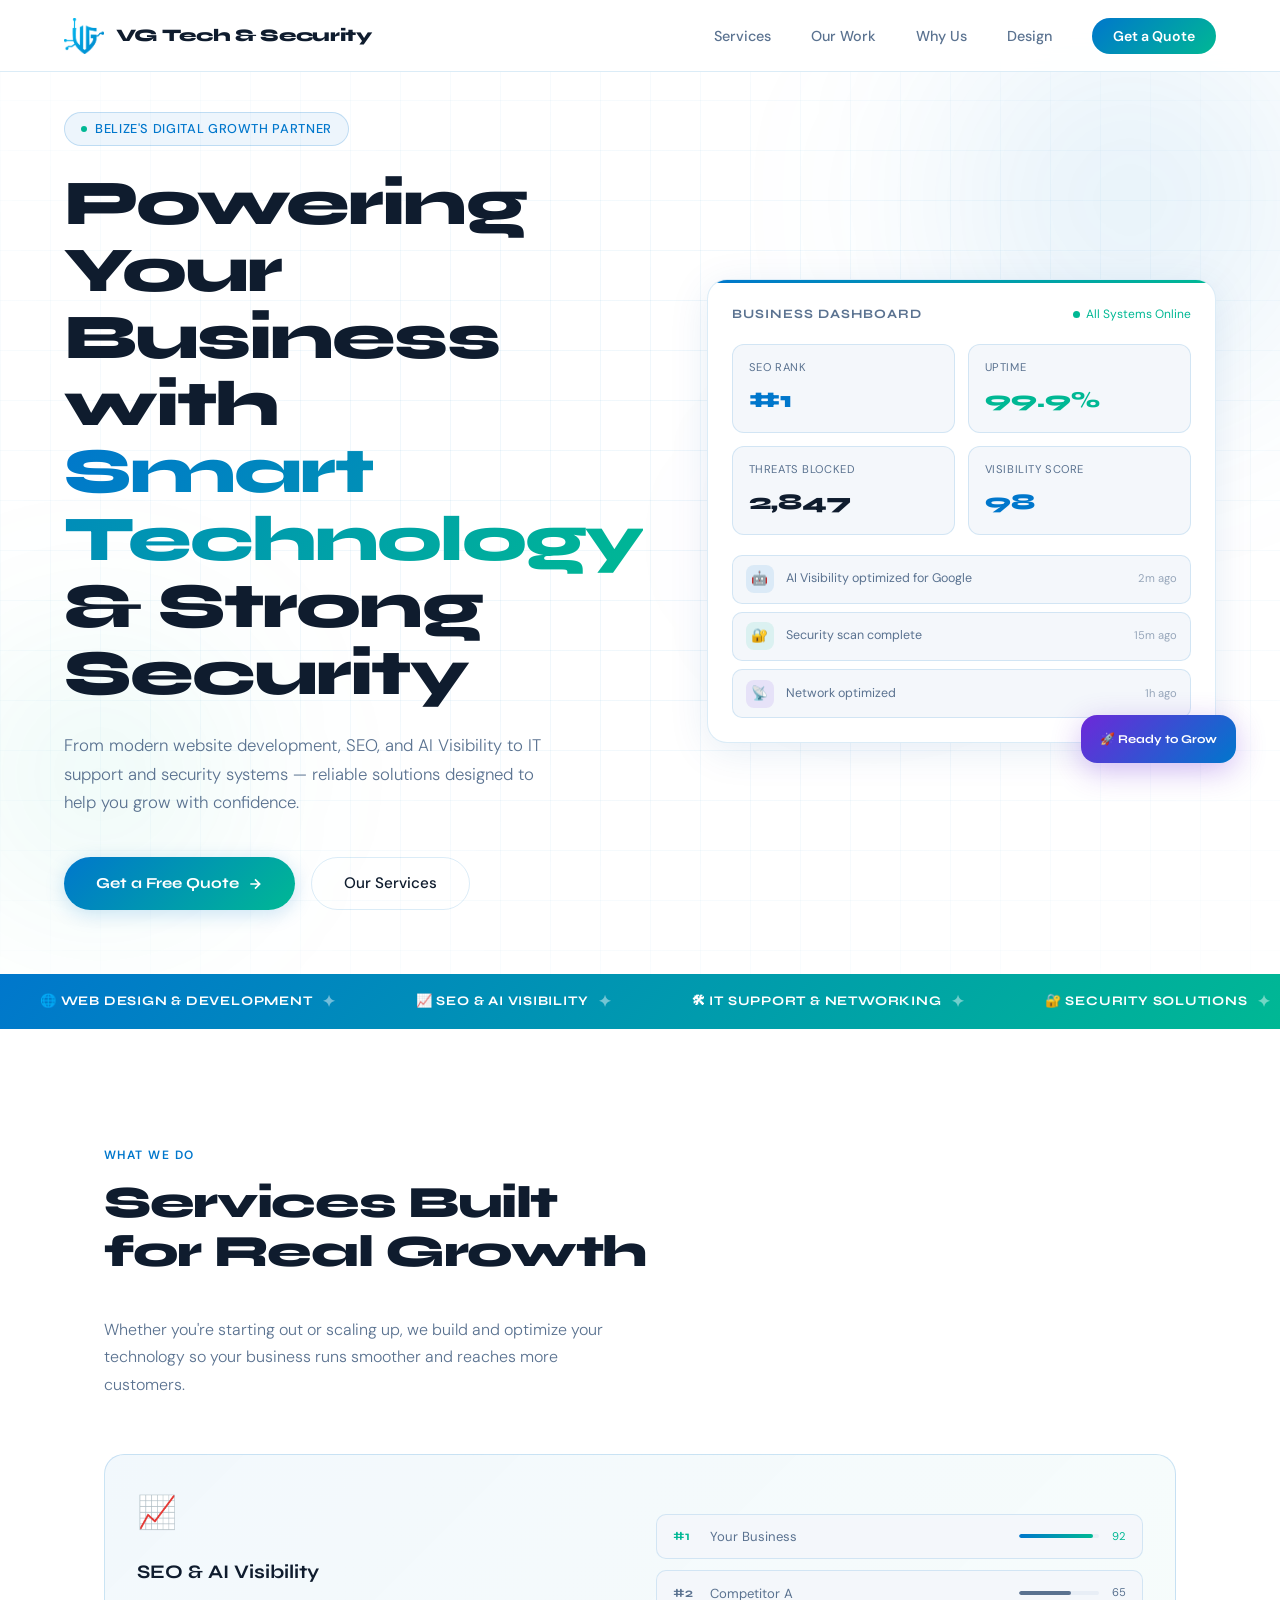
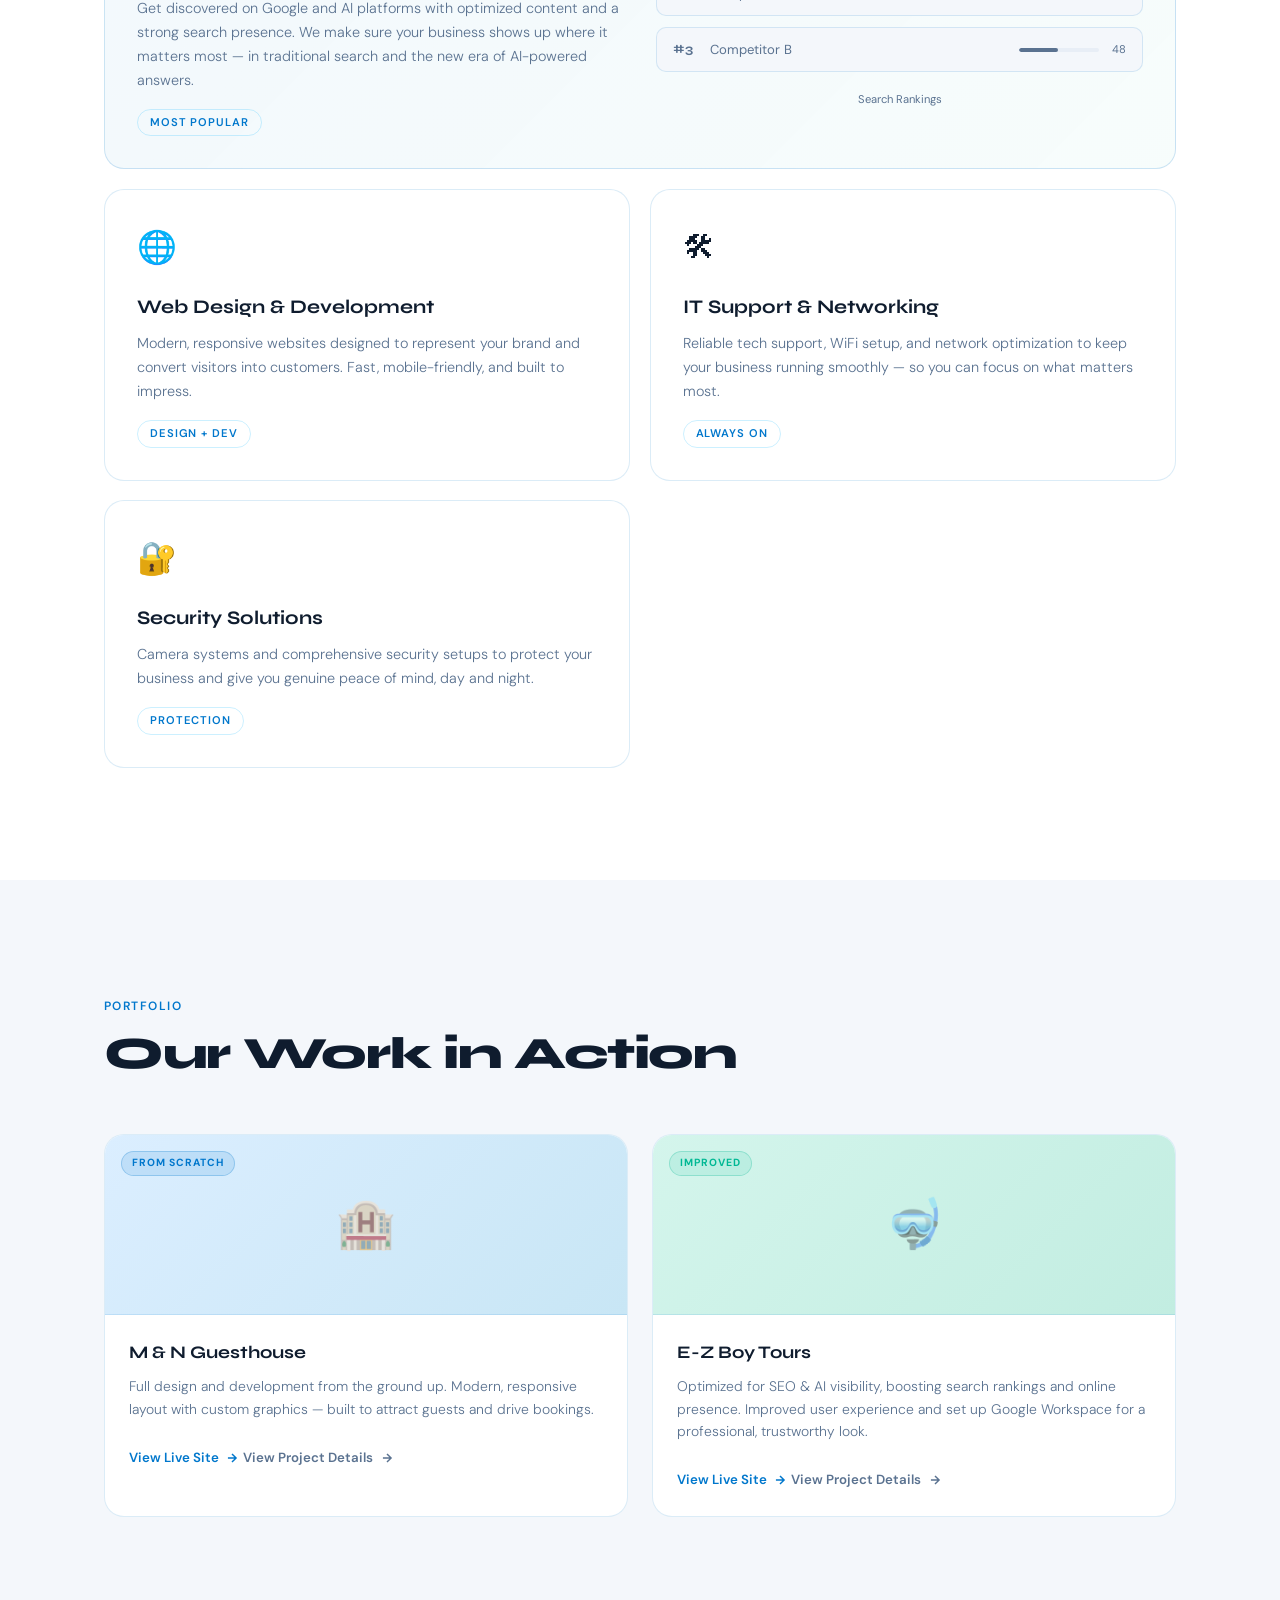
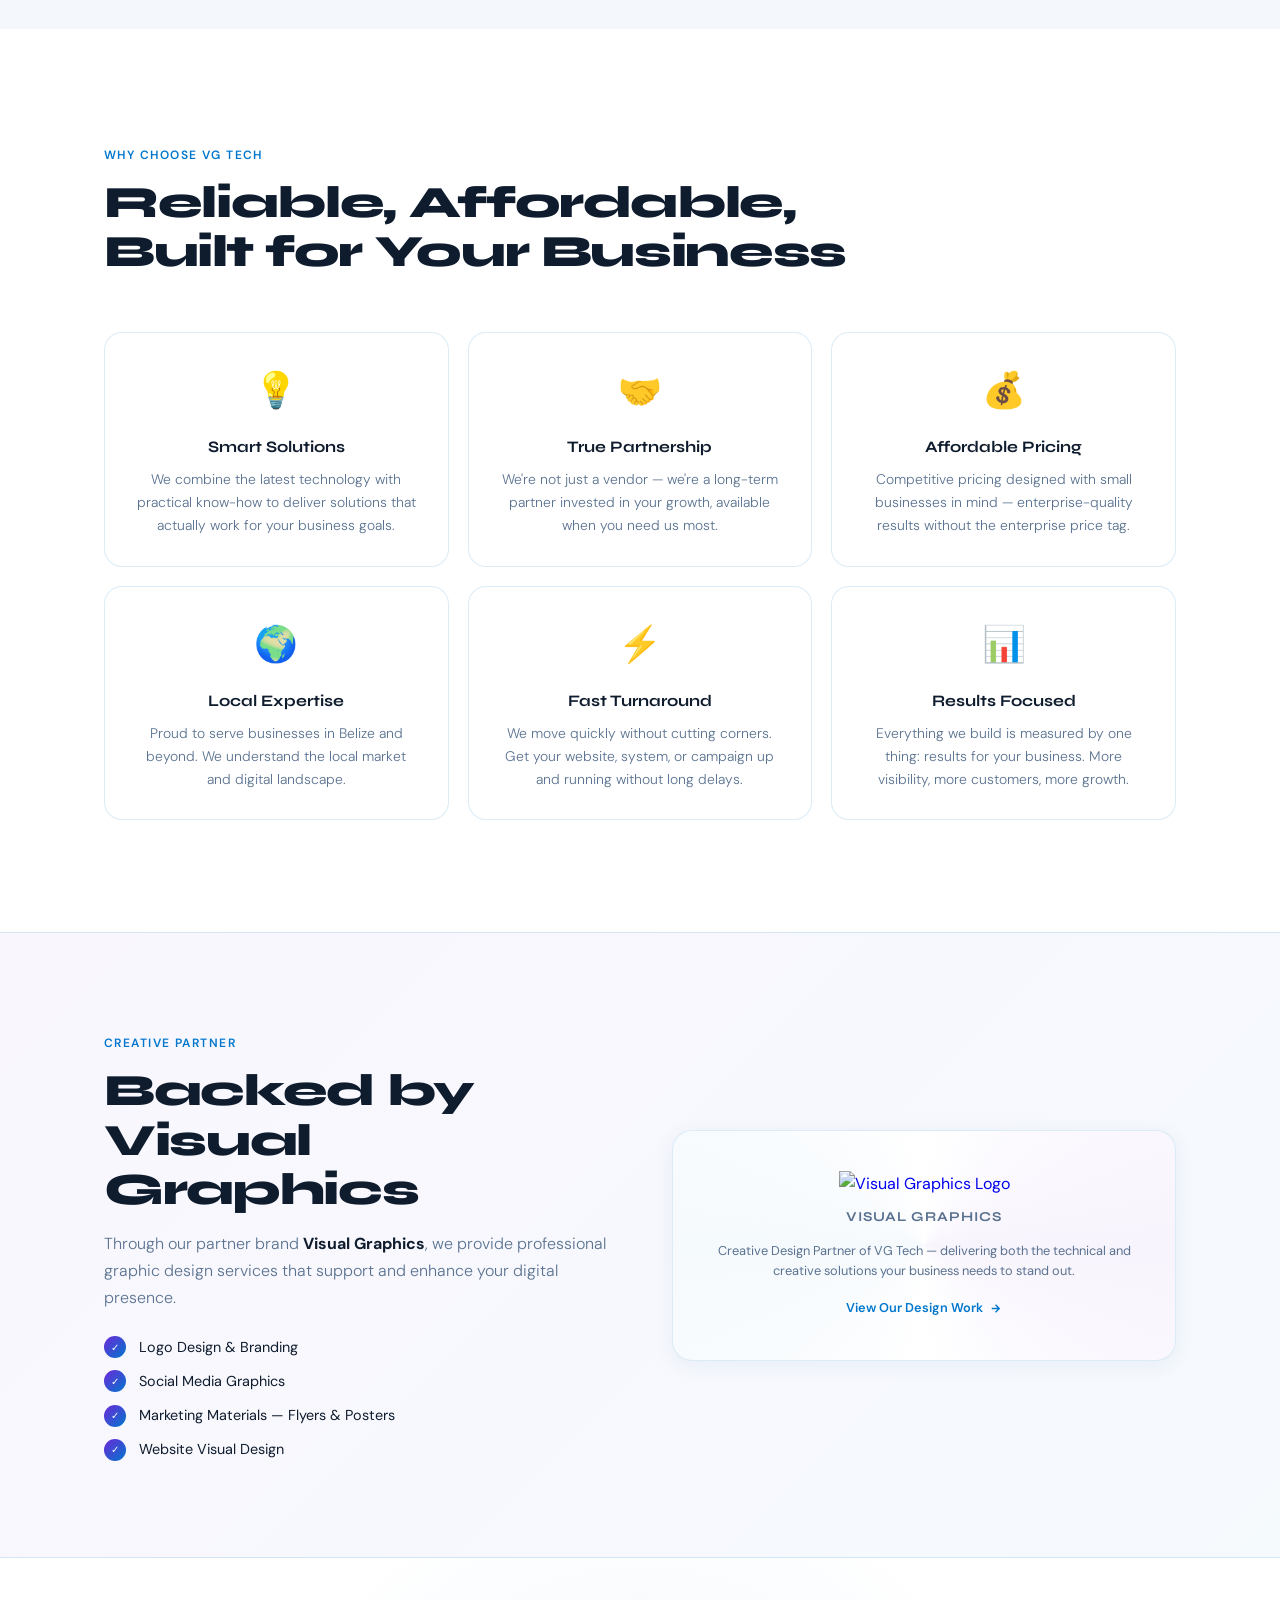
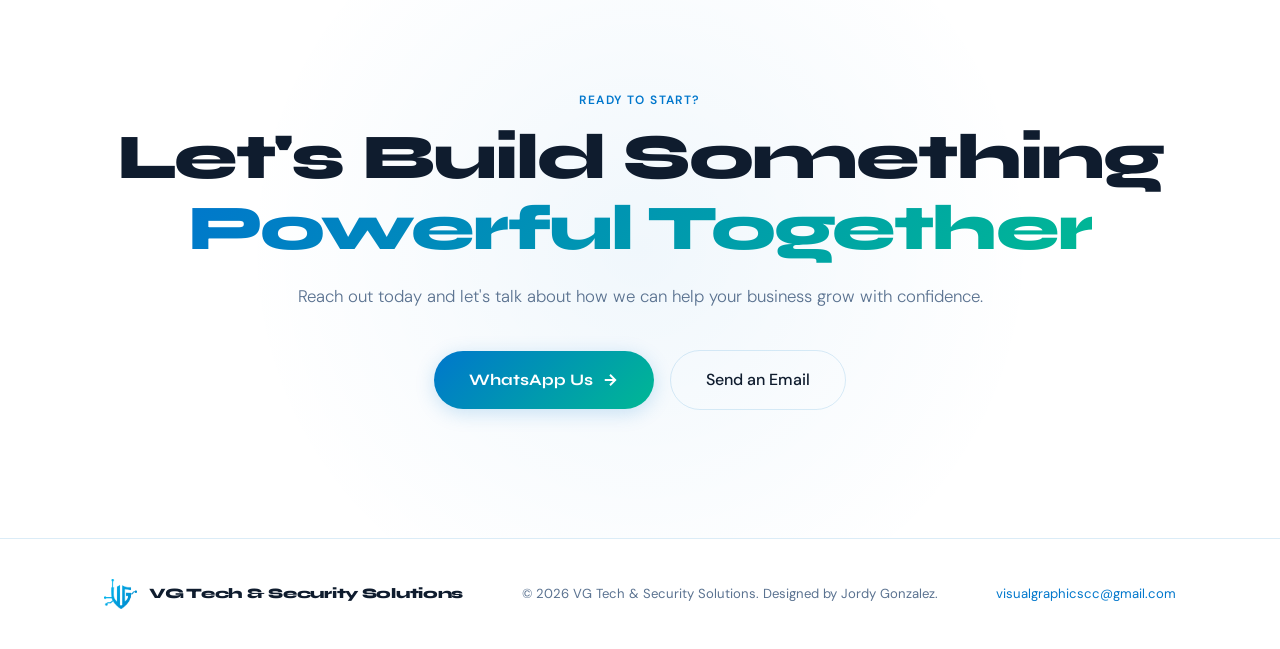
==== commit 3f80a904: "Update index.html" ====
--- a/index.html
+++ b/index.html
@@ -1189,7 +1189,7 @@
 
         <div class="work-card">
           <div class="work-thumb work-thumb-e">
-            <span class="thumb-icon">⚡</span>
+            <span class="thumb-icon">🤿</span>
             <span class="work-label improved">Improved</span>
           </div>
           <div class="work-body">
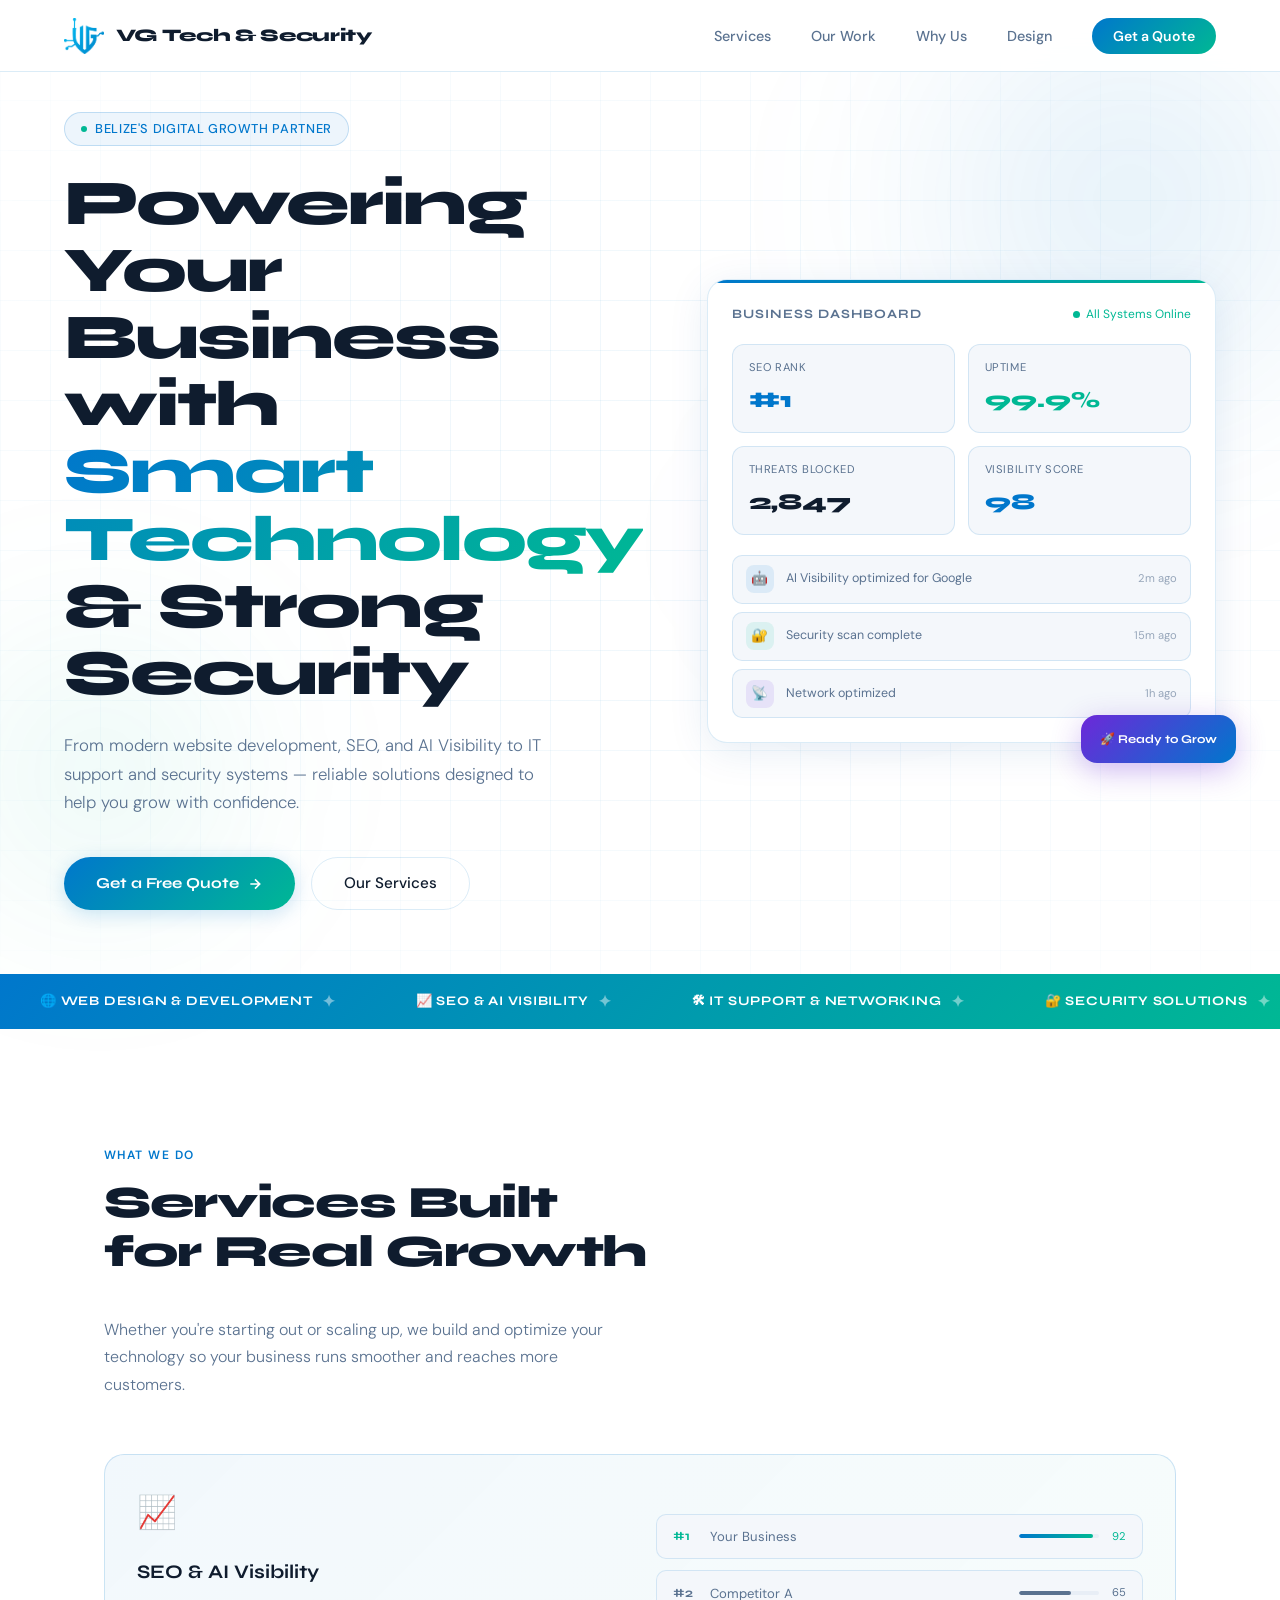
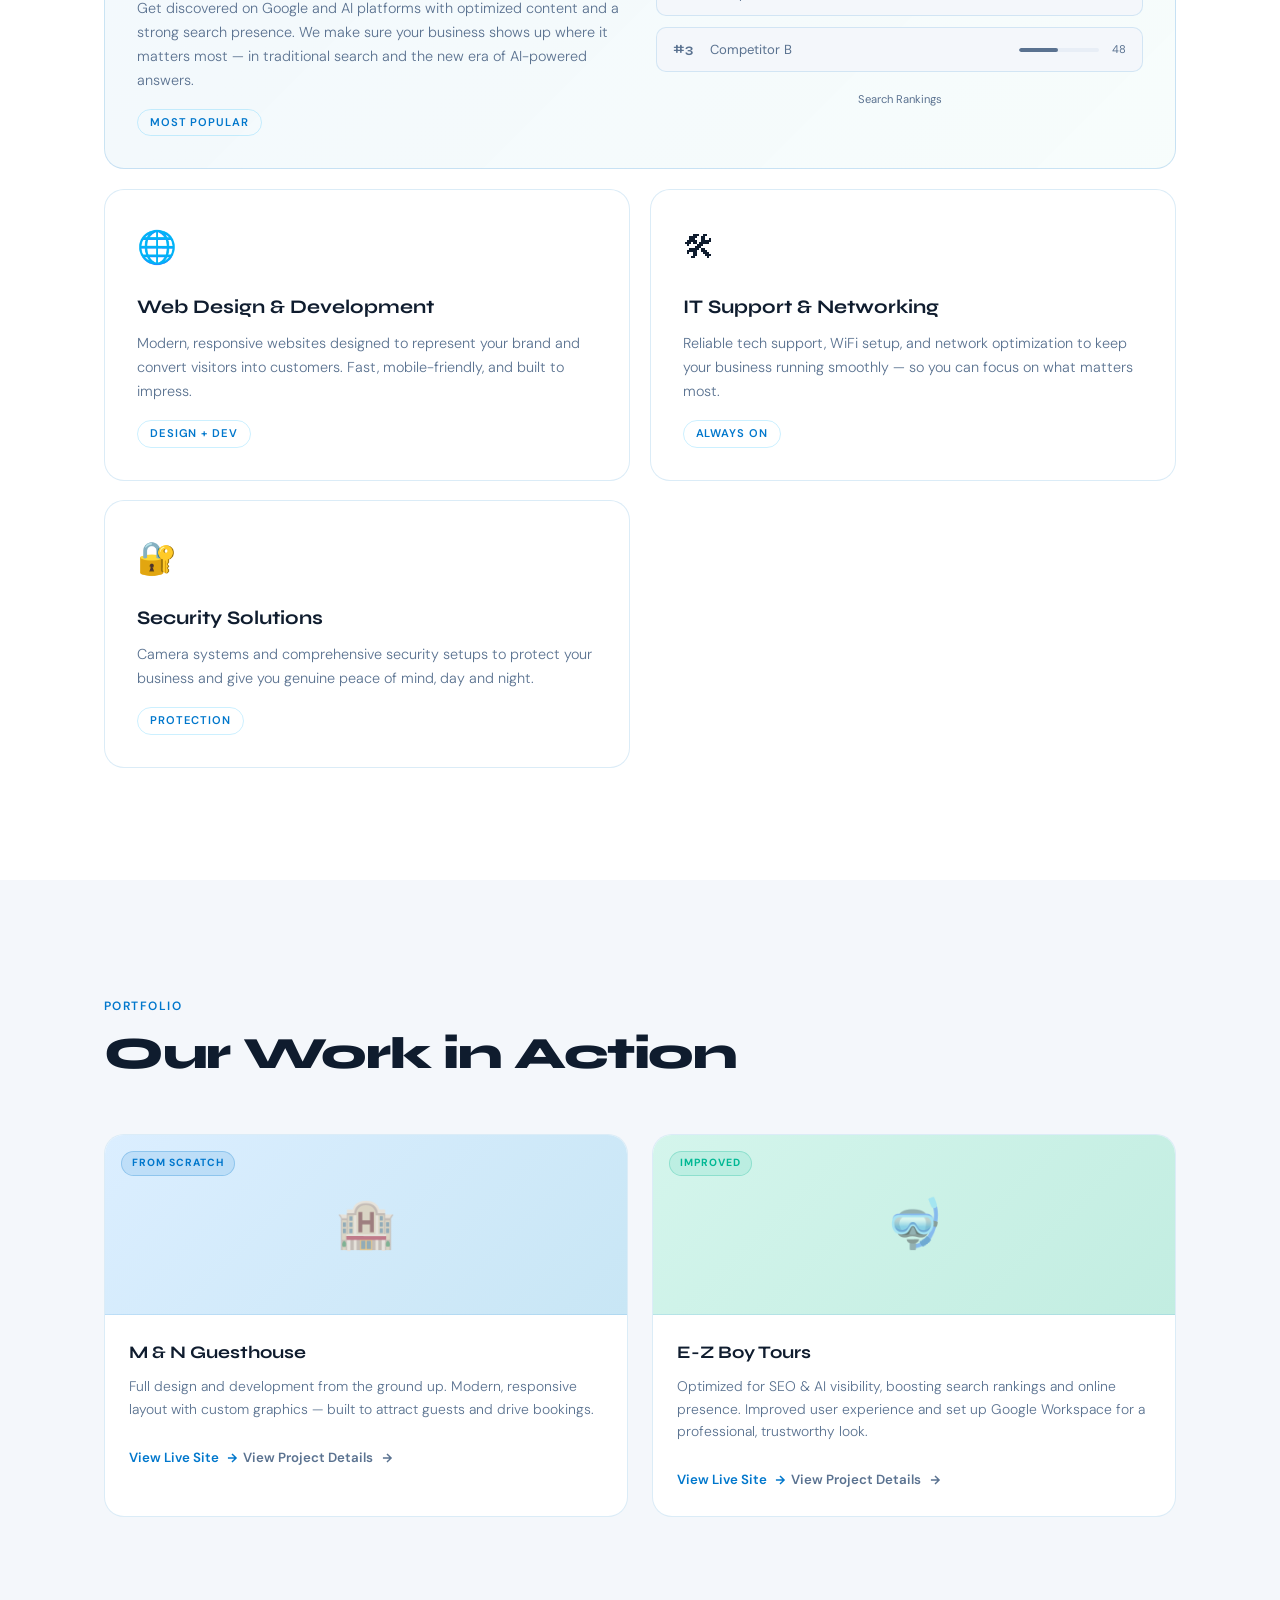
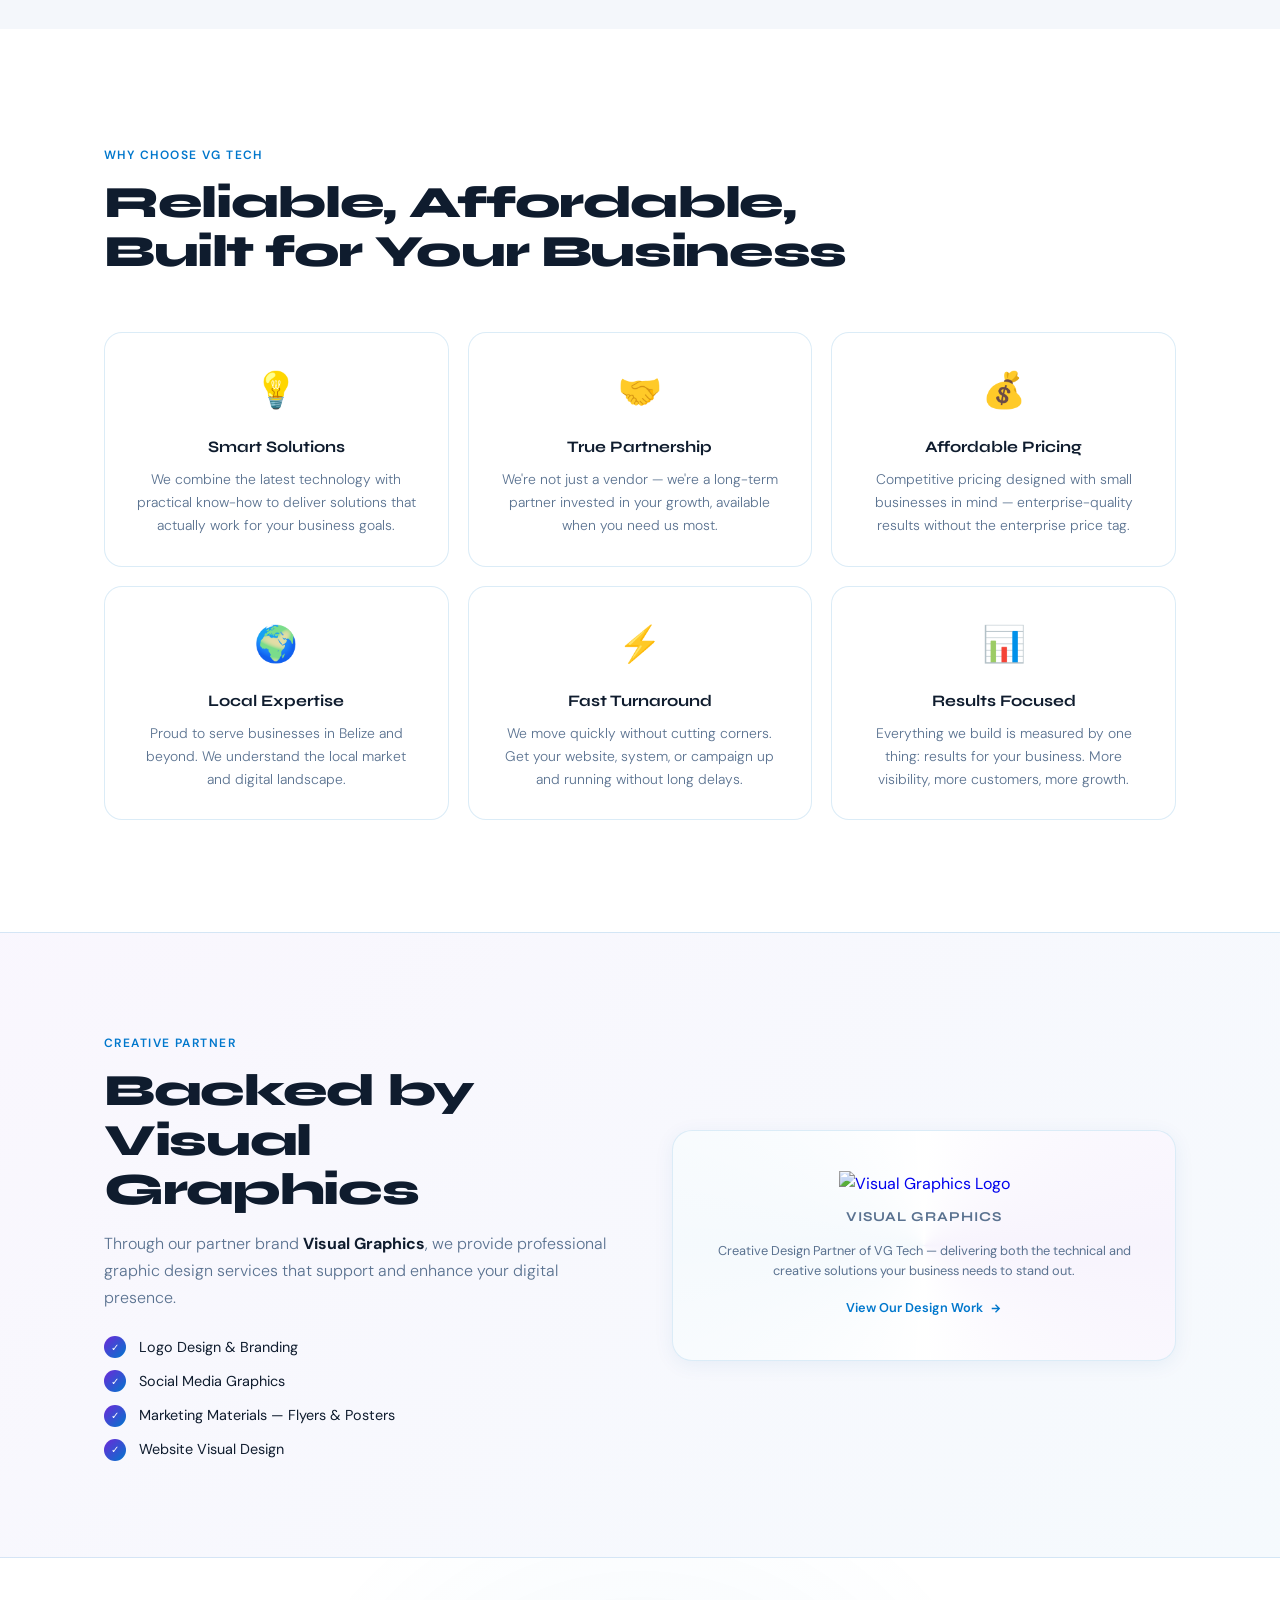
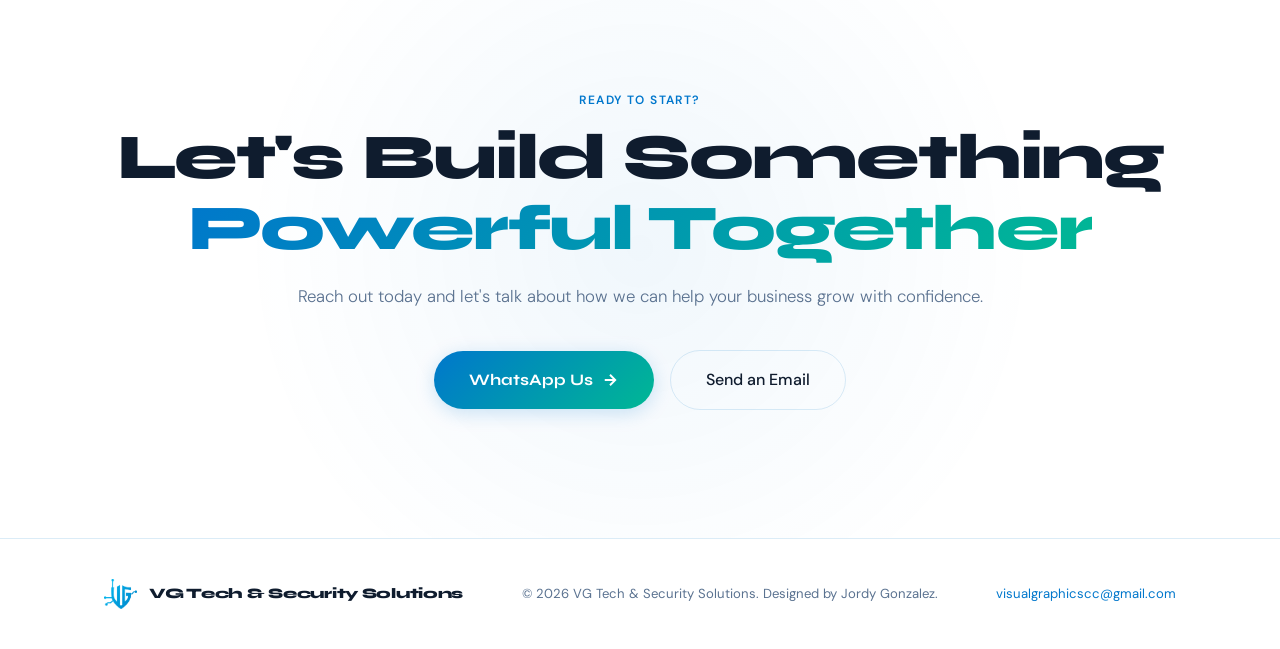
==== commit 45856074: "Update index.html" ====
--- a/index.html
+++ b/index.html
@@ -100,12 +100,24 @@
 
     /* ── HERO ── */
     .hero {
-      min-height: 100vh;
+      min-height: 100dvh;
       display: flex;
       align-items: center;
       position: relative;
       padding: 7rem 4rem 4rem;
-      overflow: hidden;
+      overflow: visible;
+
+      @media (max-width: 900px) {
+  .hero {
+    padding: 7rem 1.5rem 4rem;
+    min-height: auto;
+  }
+
+  .hero-headline {
+    font-size: clamp(2.2rem, 9vw, 3.2rem);
+    line-height: 1.1;
+  }
+}
     }
 
     /* Grid background */
